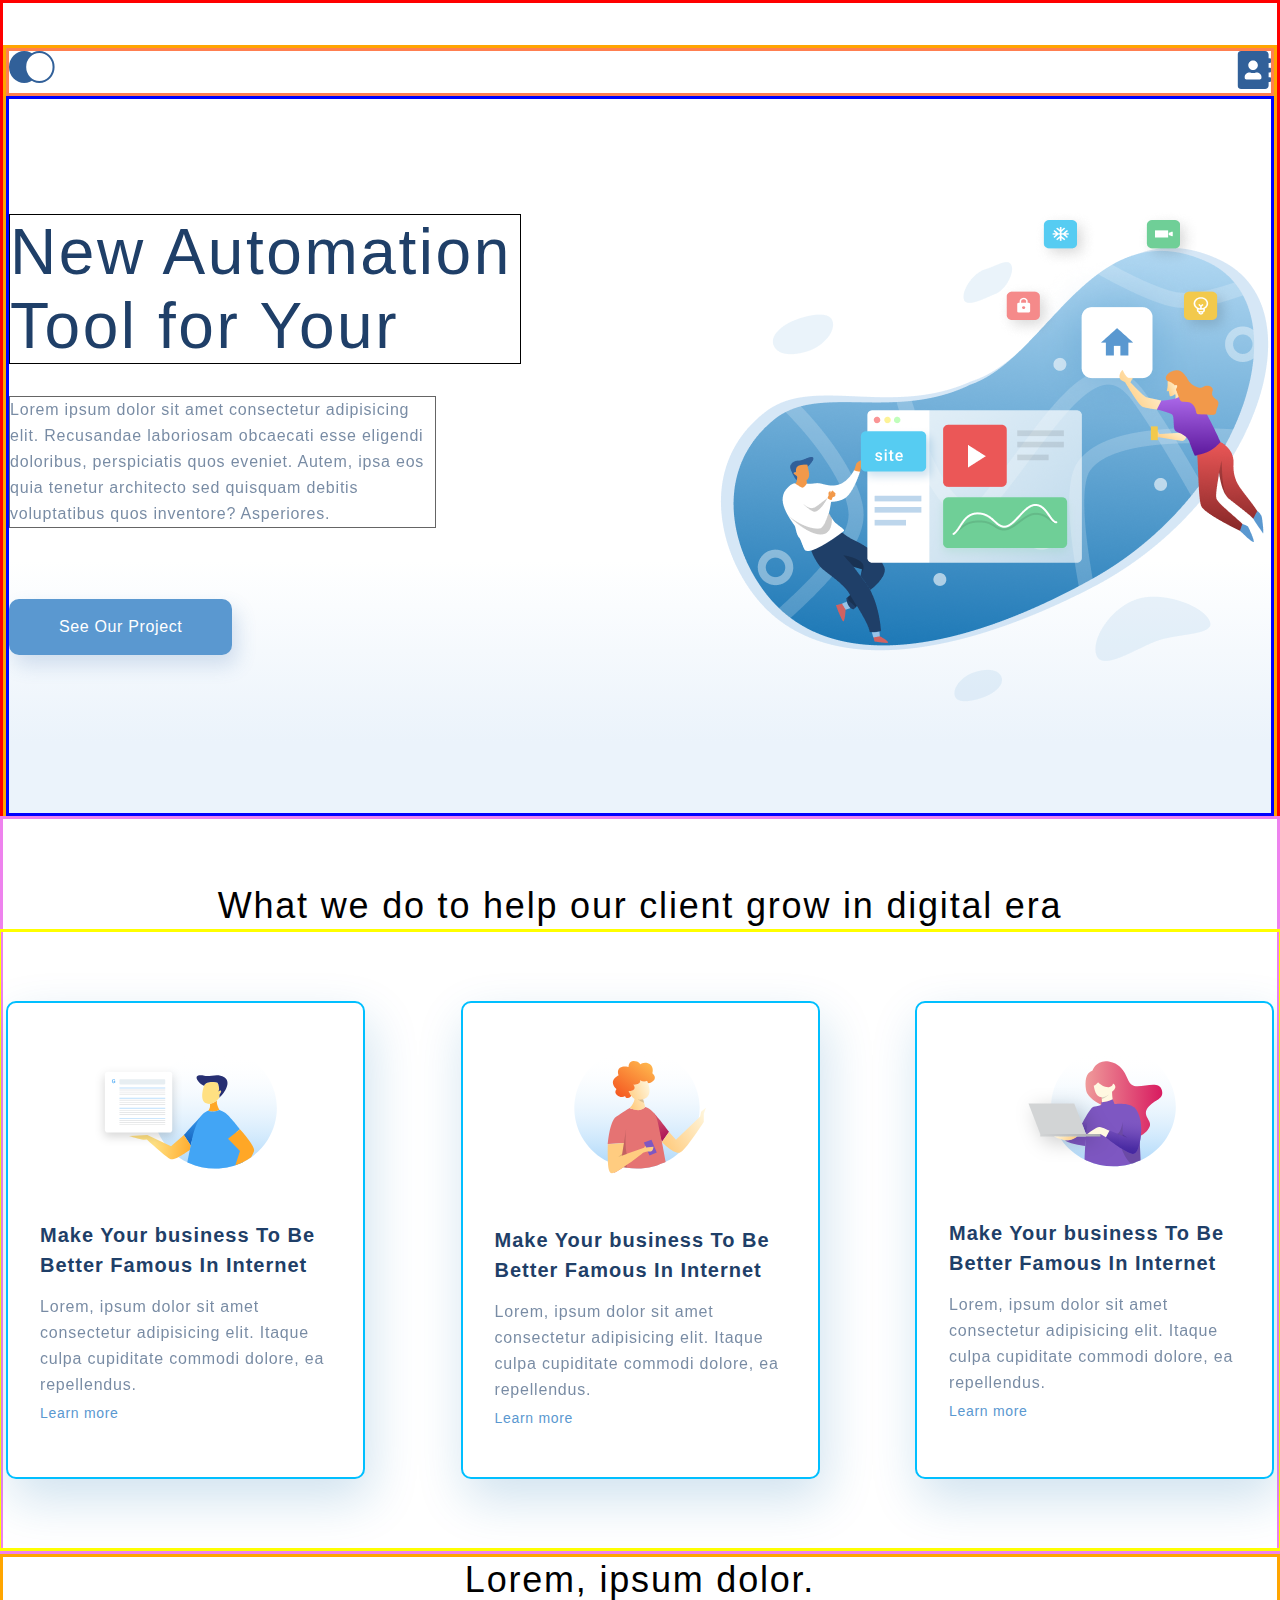
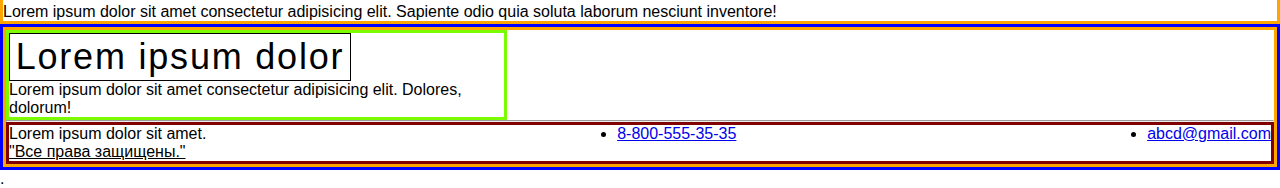
==== index.html @ 4ffd15af "added files" ====
<!DOCTYPE html>
<html lang="en">

<head>
    <meta charset="UTF-8">
    <meta http-equiv="X-UA-Compatible" content="IE=edge">
    <meta name="viewport" content="width=device-width, initial-scale=1.0">
    <title>Document</title>
    <link rel="stylesheet" href="style.css">
</head>

<body>

    <div class="header">
        <div class="container header__box">
            <ul class="header__top">
                <li class="header__point"> <a href="index.html"><img src="img/logo.svg" alt="logo"></a></li>
                <li class="header__point"> <a href="contacts.html"><img src="img/contact_icon.svg" alt="contacts"></a></li>
            </ul>
    
            <div class="header__bottom">
                <h1 class="header__heading1">New Automation
                    Tool for Your</h1>
                <p class="text header__text">
                    Lorem ipsum dolor sit amet consectetur adipisicing elit. Recusandae laboriosam obcaecati esse
                    eligendi doloribus, perspiciatis quos eveniet. Autem, ipsa eos quia tenetur architecto sed quisquam debitis
                    voluptatibus quos inventore? Asperiores.
                </p>
                <a href="" class="header__button">See Our Project</a>
            </div>
        </div>

    </div>


    <div class="what-we-do container">
        <h3 class="heading3">What we do to help our client grow in digital era</h3>
        <div class="what-we-do__list">
            <div class="what-we-do__card">
                <img class="card__img" src="img/card1.svg" alt="card 1">
                <h4 class="heading4">Make Your business To Be
                    Better Famous In Internet</h4>
                <p class="text">Lorem, ipsum dolor sit amet consectetur adipisicing elit. Itaque culpa cupiditate
                    commodi
                    dolore, ea repellendus.
                </p>
                <a href="#" class="card__link">Learn more</a>
            </div>
            <div class="what-we-do__card">
                <img class="card__img" src="img/card2.svg" alt="card 1">
                <h4 class="heading4">Make Your business To Be
                    Better Famous In Internet</h4>
                <p class="text">Lorem, ipsum dolor sit amet consectetur adipisicing elit. Itaque culpa cupiditate
                    commodi
                    dolore, ea repellendus.
                </p>
                <a href="#" class="card__link">Learn more</a>
            </div>
            <div class="what-we-do__card">
                <img class="card__img" src="img/card3.svg" alt="card 1">
                <h4 class="heading4">Make Your business To Be
                    Better Famous In Internet</h4>
                <p class="text">Lorem, ipsum dolor sit amet consectetur adipisicing elit. Itaque culpa cupiditate
                    commodi
                    dolore, ea repellendus.
                </p>
                <a href="#" class="card__link">Learn more</a>
            </div>

        </div>

    </div>

    <div class="project container">
        <h3 class="heading3">Lorem, ipsum dolor.</h3>
        <p class="paragraph">Lorem ipsum dolor sit amet consectetur adipisicing elit. Sapiente odio quia soluta
            laborum
            nesciunt inventore!</p>
    </div>

    <div class="footer">
        <div class="container">
            <div class="footer__top">
                <div class="footer__text">
                    <h3 class="heading3 heading3_footer">Lorem ipsum dolor</h3>
                    <p class="paragraph">Lorem ipsum dolor sit amet consectetur adipisicing elit. Dolores, dolorum!
                    </p>
                </div>
            </div>

            <hr>
            <div class="footer__bottom">
                <ul class="footer__info">
                    <li>Lorem ipsum dolor sit amet.</li>
                    <li><a href="tel:+78005553535">8-800-555-35-35</a></li>
                    <li><a href="mailto:abcd@gmail.com">abcd@gmail.com</a></li>
                </ul>
                <div class="footer__copy">
                    <p>
                        <ins>"Все права защищены."</ins>
                    </p>
                </div>
            </div>
        </div>
    </div>



</body>

</html>.
---- style.css ----
* {
  font-family: sans-serif;
  margin: 0;
  padding: 0;
}

.container {
  max-width: 1440px;
  margin: 0 auto;
  border: 3px solid orange;
}

.header {
  border: 3px solid red;
  height: 768px;
  background: linear-gradient(
    0deg,
    #ebf3fb 8.84%,
    rgba(152, 195, 232, 0) 31.12%
  );
  padding-top: 42px;
}

.header__box {
  display: flex;
  flex-direction: column;
  height: 100%;
}

.header__top {
  border: 3px solid coral;
  display: flex;
  justify-content: space-between;
  list-style-type: none;
}

.header__bottom {
  border: 3px solid blue;
  padding-top: 115px;
  flex-grow: 1;
  background-image: url(img/header_back.png);
  background-repeat: no-repeat;
  background-position: right center;
}

.header__heading1 {
  width: 510px;
  border: 1px solid #000;
  font-size: 64px;
  line-height: 74px;
  font-weight: 300;
  letter-spacing: 0.04em;
  color: #1f3f68;
  margin-bottom: 32px;
}

.header__text {
  display: block;
  width: 425px;
  border: 1px solid #000;
  color: #356ead;
}

.header__button {
  font-size: 16px;
  line-height: 26px;
  text-align: center;
  letter-spacing: 0.04em;
  color: #ffffff;
  background: #5a98d0;
  box-shadow: 5px 10px 20px rgba(53, 110, 173, 0.2);
  border-radius: 10px;
  padding: 15px 50px;
  text-decoration: none;
  display: inline-block;
  margin-top: 71px;
}

.what-we-do {
  border: 3px solid violet;
  padding-top: 64px;
}

.what-we-do__list {
  border: 3px solid yellow;
  display: flex;
  justify-content: space-between;
  flex-wrap: wrap;
  margin: 0 -5px;
  padding-top: 64px;
  padding-bottom: 64px;
}

.what-we-do__card {
  width: 359px;
  border: 2px solid deepskyblue;
  margin: 5px;
  padding: 44px 32px;
  box-sizing: border-box;
  background-color: #ffffff;
  box-shadow: 5px 20px 50px rgba(16, 112, 177, 0.2);
  border-radius: 10px;
  display: flex;
  flex-direction: column;
}

.card__img {
  align-self: center;
  margin-bottom: 51px;
}

.card__link {
  font-size: 14px;
  line-height: 30px;
  letter-spacing: 0.05em;
  color: #5a98d0;
  text-decoration: none;
}

.text {
  font-size: 16px;
  line-height: 26px;
  color: #1f3f68;
  letter-spacing: 0.05em;
  opacity: 0.6;
}

.heading1 {
  font-size: 64px;
  color: #1f3f68;
  border: 1px solid #000;
}

.heading2 {
  font-weight: 500;
  font-size: 44px;
  text-align: center;
}

.heading3 {
  font-size: 36px;
  text-align: center;
  font-weight: 300;
  line-height: 46px;
  letter-spacing: 0.05em;
}

.heading4 {
  font-size: 20px;
  line-height: 30px;
  color: #1f3f68;
  letter-spacing: 0.05em;
  margin-bottom: 14px;
}

.form_point {
  border: 1px solid #356ead;
  box-sizing: border-box;
  border-radius: 10px;
  opacity: 0.4;
}

.sub_button {
  background: #5a98d0;
  box-shadow: 5px 20px 50px rgba(16, 112, 177, 0.2);
  border-radius: 10px;
  font-weight: 500;
  font-size: 16px;
  line-height: 16px;
  text-align: center;
  color: #ffffff;
  text-transform: uppercase;
}

.footer {
  border: 3px solid blue;
}

.footer__top {
  display: block;
  width: 495px;
  border: 3px solid lawngreen;
}

.heading3_footer {
  width: 340px;
  display: block;
  border: 1px solid #000;
}

.footer__bottom {
  border: 3px solid maroon;
}

.footer__info {
  display: flex;
  justify-content: space-between;
}

.contact-us-all {
  display: flex;
  justify-content: space-around;
}
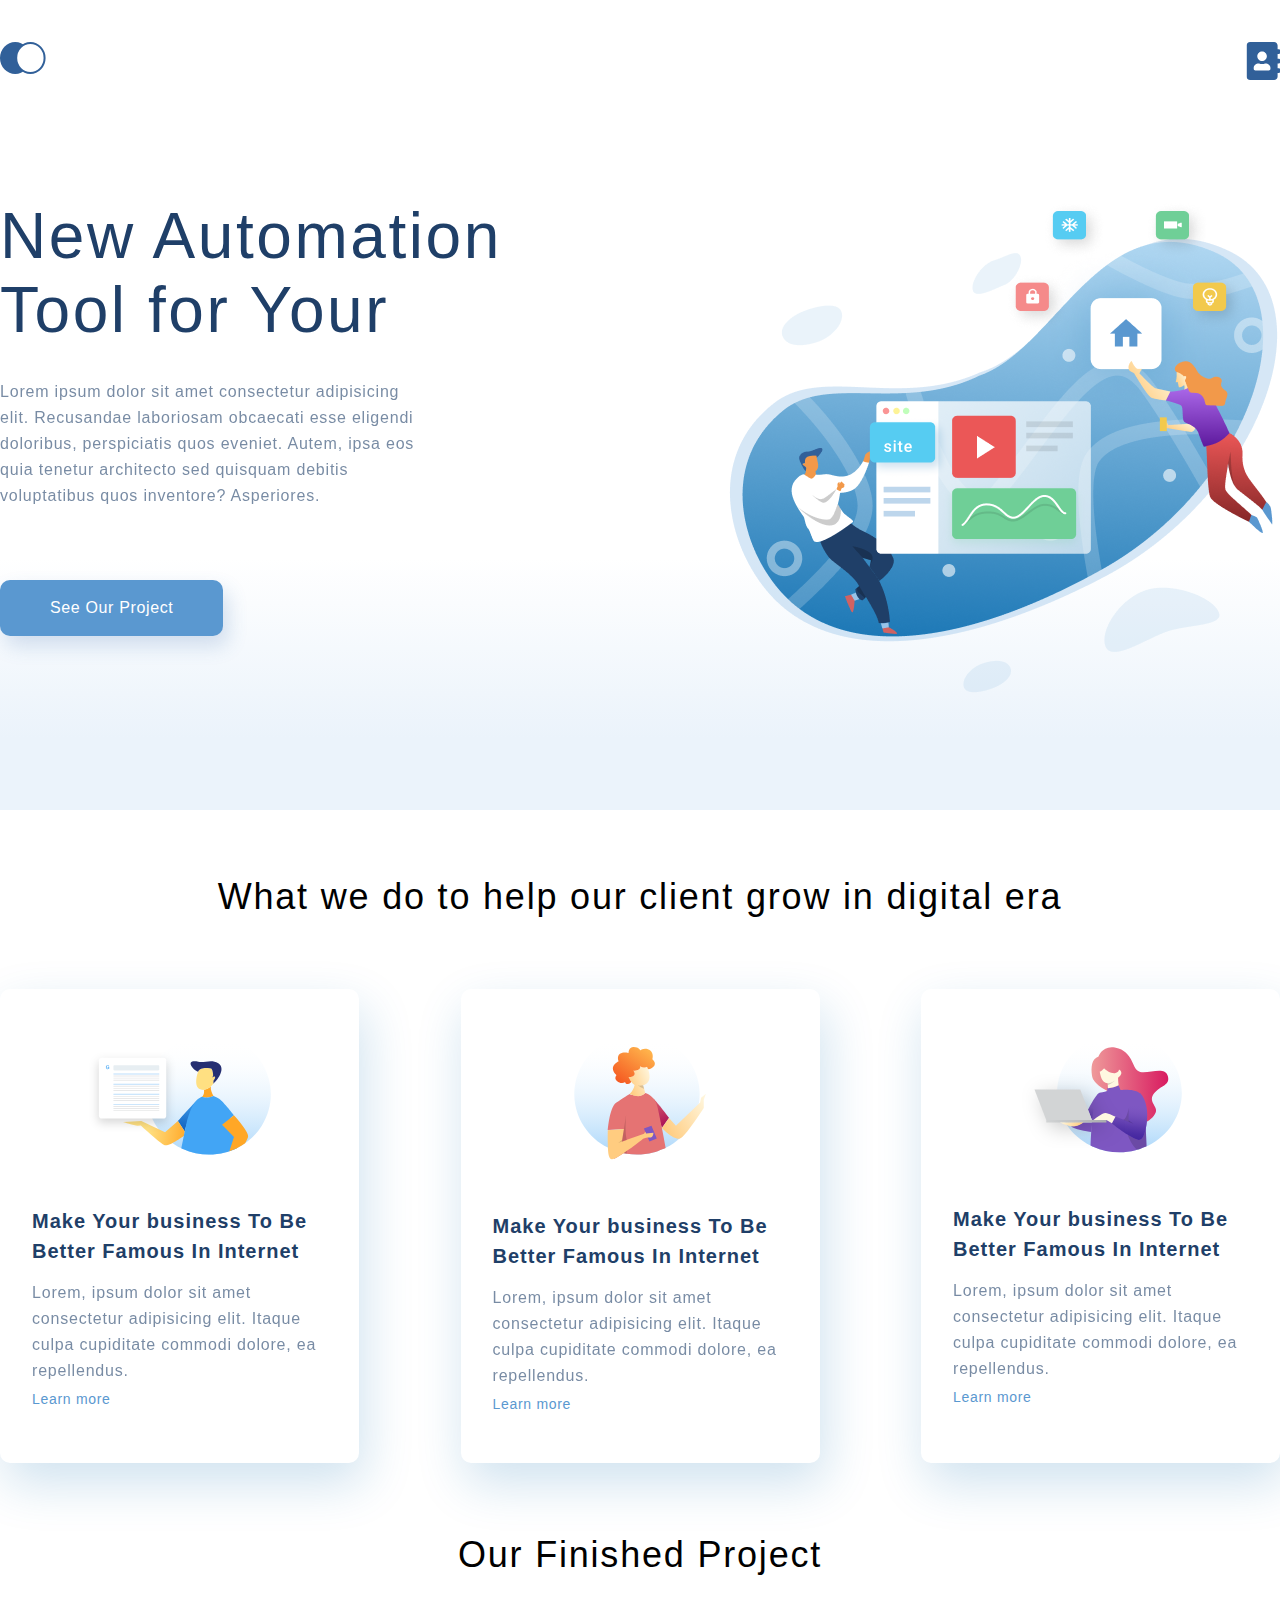
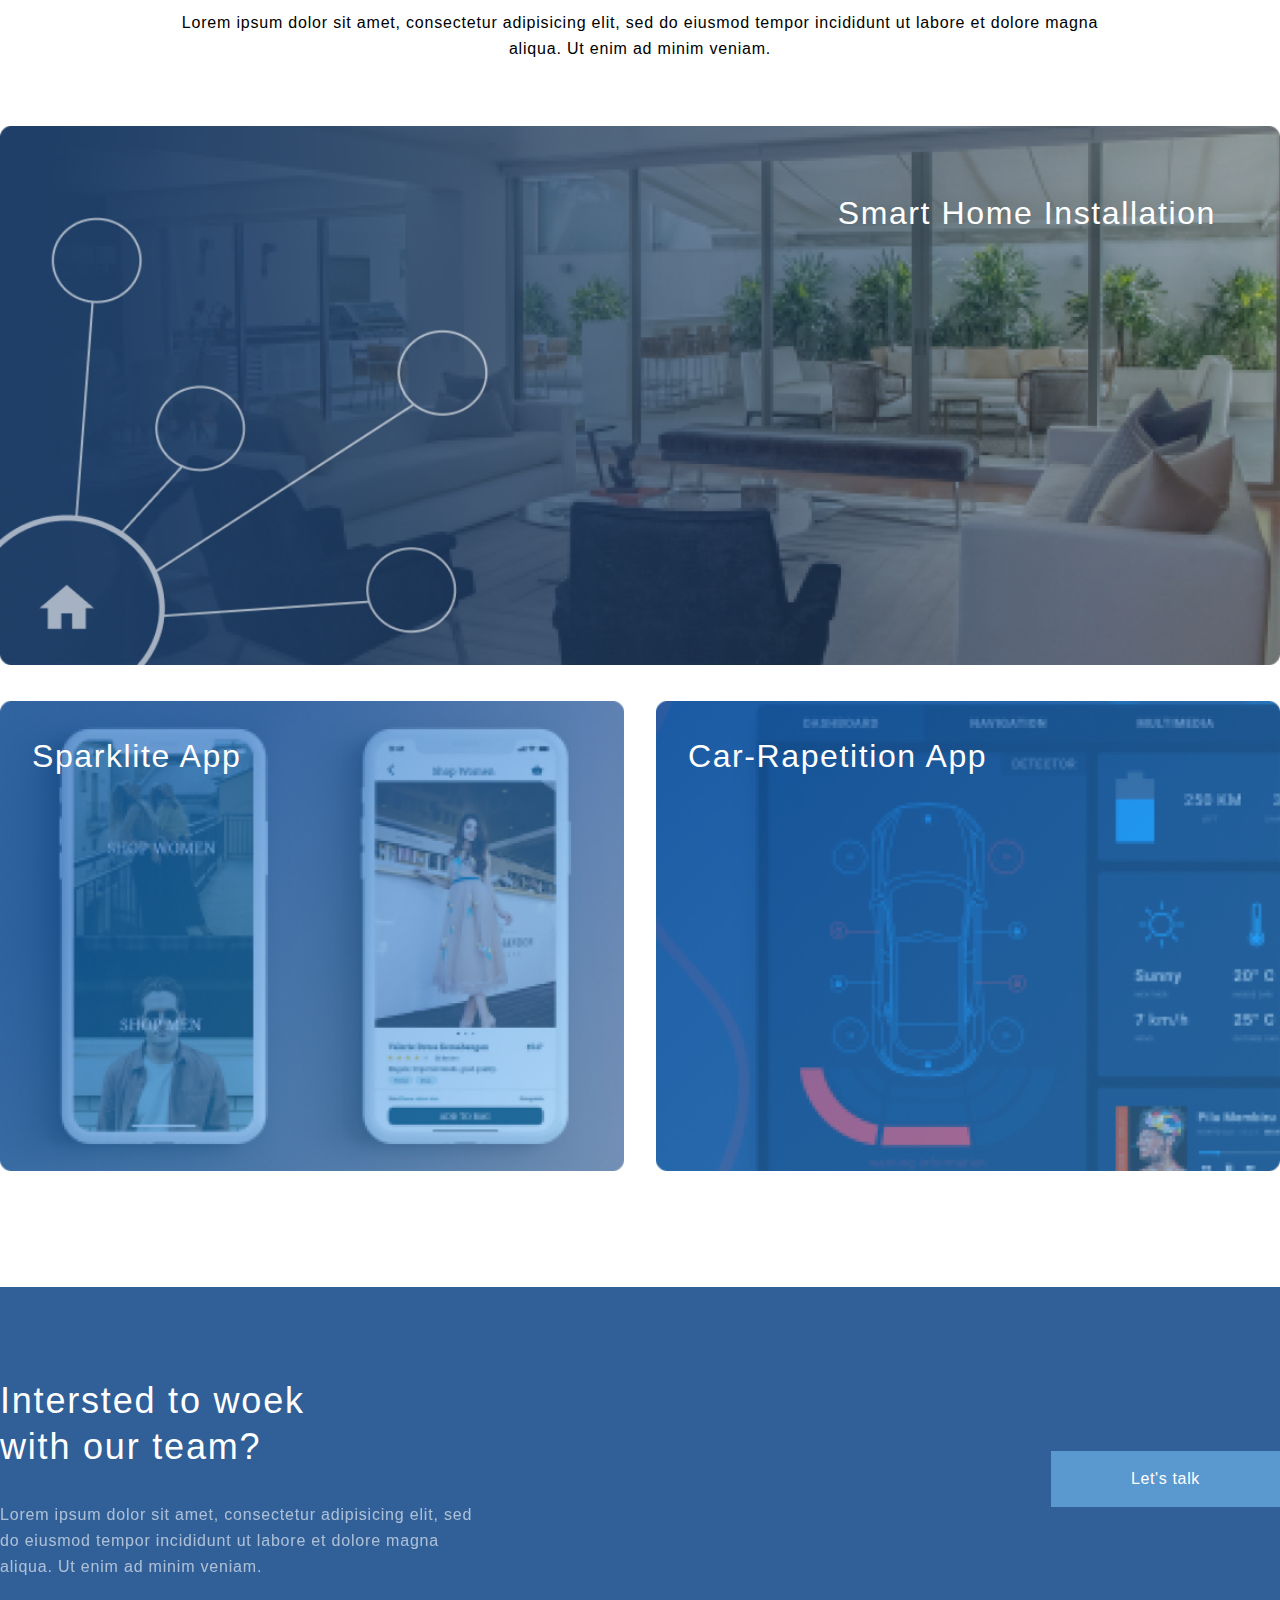
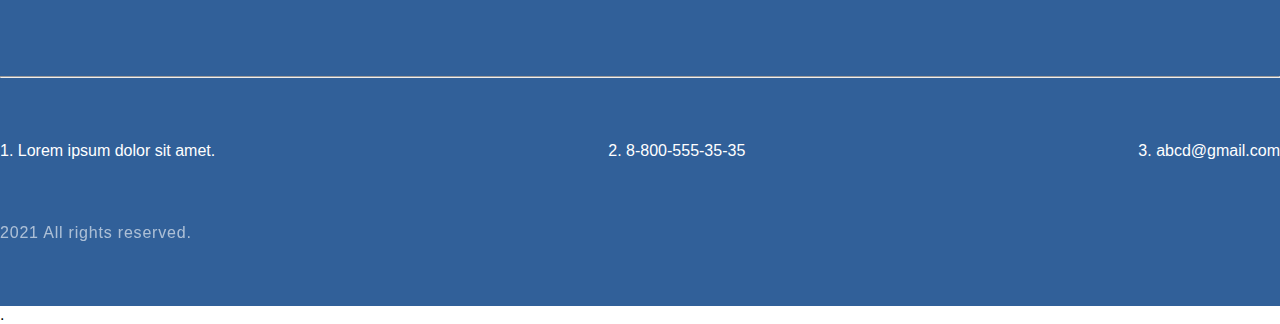
==== commit 03b86d0c: "finihed index.html style" ====
--- a/index.html
+++ b/index.html
@@ -26,7 +26,7 @@
                     eligendi doloribus, perspiciatis quos eveniet. Autem, ipsa eos quia tenetur architecto sed quisquam debitis
                     voluptatibus quos inventore? Asperiores.
                 </p>
-                <a href="" class="header__button">See Our Project</a>
+                <a href="" class="button button_header">See Our Project</a>
             </div>
         </div>
 
@@ -72,33 +72,49 @@
     </div>
 
     <div class="project container">
-        <h3 class="heading3">Lorem, ipsum dolor.</h3>
-        <p class="paragraph">Lorem ipsum dolor sit amet consectetur adipisicing elit. Sapiente odio quia soluta
-            laborum
-            nesciunt inventore!</p>
+        <h3 class="heading3">Our Finished Project</h3>
+        <p class="text text_project">Lorem ipsum dolor sit amet, consectetur adipisicing elit, sed do eiusmod tempor incididunt ut labore et dolore magna aliqua. Ut enim ad minim veniam.</p>
+            <div class="project__item">
+                <img class="project__img" src="img/project1.png" alt="photo">
+                <p class="project__text project__text_left">Smart Home Installation</p>
+            </div>
+            <div class="project__parent">
+                <div class="project__item project__item_margin">
+                    <img class="project__img" src="img/project2.png" alt="photo">
+                    <p class="project__text project__text_right">Sparklite App</p>
+                </div>
+                <div class="project__item">
+                    <img class="project__img " src="img/project3.png" alt="photo">
+                    <p class="project__text project__text_right">Car-Rapetition App</p>
+                </div>
+
+            </div>
     </div>
+
+
+
 
     <div class="footer">
         <div class="container">
             <div class="footer__top">
                 <div class="footer__text">
-                    <h3 class="heading3 heading3_footer">Lorem ipsum dolor</h3>
-                    <p class="paragraph">Lorem ipsum dolor sit amet consectetur adipisicing elit. Dolores, dolorum!
+                    <h3 class="heading3 heading3_footer">Intersted to woek
+                        with our team?</h3>
+                    <p class="text text_footer">Lorem ipsum dolor sit amet, consectetur adipisicing elit, sed do eiusmod tempor incididunt ut labore et dolore magna aliqua. Ut enim ad minim veniam.
                     </p>
                 </div>
+                <a href="" class="button button_footer">Let's talk</a>
             </div>
 
             <hr>
             <div class="footer__bottom">
-                <ul class="footer__info">
-                    <li>Lorem ipsum dolor sit amet.</li>
-                    <li><a href="tel:+78005553535">8-800-555-35-35</a></li>
-                    <li><a href="mailto:abcd@gmail.com">abcd@gmail.com</a></li>
-                </ul>
+                <ol class="footer__info">
+                    <li> <a href="" class="a_footer">Lorem ipsum dolor sit amet.</a></li>
+                    <li><a class="a_footer" href="tel:+78005553535">8-800-555-35-35</a></li>
+                    <li><a class="a_footer" href="mailto:abcd@gmail.com">abcd@gmail.com</a></li>
+                </ol>
                 <div class="footer__copy">
-                    <p>
-                        <ins>"Все права защищены."</ins>
-                    </p>
+                    <p class="text_footer">2021 All rights reserved.</p>
                 </div>
             </div>
         </div>
--- a/style.css
+++ b/style.css
@@ -7,11 +7,9 @@
 .container {
   max-width: 1440px;
   margin: 0 auto;
-  border: 3px solid orange;
 }
 
 .header {
-  border: 3px solid red;
   height: 768px;
   background: linear-gradient(
     0deg,
@@ -28,14 +26,12 @@
 }
 
 .header__top {
-  border: 3px solid coral;
   display: flex;
   justify-content: space-between;
   list-style-type: none;
 }
 
 .header__bottom {
-  border: 3px solid blue;
   padding-top: 115px;
   flex-grow: 1;
   background-image: url(img/header_back.png);
@@ -45,7 +41,6 @@
 
 .header__heading1 {
   width: 510px;
-  border: 1px solid #000;
   font-size: 64px;
   line-height: 74px;
   font-weight: 300;
@@ -57,32 +52,32 @@
 .header__text {
   display: block;
   width: 425px;
-  border: 1px solid #000;
   color: #356ead;
 }
 
-.header__button {
+.button {
   font-size: 16px;
   line-height: 26px;
   text-align: center;
   letter-spacing: 0.04em;
   color: #ffffff;
   background: #5a98d0;
-  box-shadow: 5px 10px 20px rgba(53, 110, 173, 0.2);
-  border-radius: 10px;
-  padding: 15px 50px;
   text-decoration: none;
   display: inline-block;
+}
+
+.button_header {
+  box-shadow: 5px 10px 20px rgba(53, 110, 173, 0.2);
+  border-radius: 10px;
   margin-top: 71px;
+  padding: 15px 50px;
 }
 
 .what-we-do {
-  border: 3px solid violet;
   padding-top: 64px;
 }
 
 .what-we-do__list {
-  border: 3px solid yellow;
   display: flex;
   justify-content: space-between;
   flex-wrap: wrap;
@@ -93,7 +88,6 @@
 
 .what-we-do__card {
   width: 359px;
-  border: 2px solid deepskyblue;
   margin: 5px;
   padding: 44px 32px;
   box-sizing: border-box;
@@ -117,6 +111,48 @@
   text-decoration: none;
 }
 
+.project {
+}
+
+.project__parent {
+  display: flex;
+  justify-content: space-between;
+  margin-top: 32px;
+}
+
+.project__img {
+  width: 100%;
+}
+
+.project__item {
+  position: relative;
+  flex-grow: 1;
+}
+
+.project__item_margin {
+  margin-right: 32px;
+}
+
+.project__text {
+  font-size: 32px;
+  line-height: 46px;
+  text-align: right;
+  letter-spacing: 0.05em;
+  color: #ffffff;
+}
+
+.project__text_left {
+  position: absolute;
+  top: 64px;
+  right: 64px;
+}
+
+.project__text_right {
+  position: absolute;
+  top: 32px;
+  left: 32px;
+}
+
 .text {
   font-size: 16px;
   line-height: 26px;
@@ -125,10 +161,17 @@
   opacity: 0.6;
 }
 
+.text_project {
+  width: 75%;
+  margin: 32px auto 64px;
+  text-align: center;
+  color: black;
+  opacity: 1;
+}
+
 .heading1 {
   font-size: 64px;
   color: #1f3f68;
-  border: 1px solid #000;
 }
 
 .heading2 {
@@ -173,31 +216,56 @@
 }
 
 .footer {
-  border: 3px solid blue;
+  margin-top: 112px;
+  background-color: #316099;
+  color: white;
+  padding-bottom: 64px;
 }
 
 .footer__top {
-  display: block;
-  width: 495px;
-  border: 3px solid lawngreen;
+  display: flex;
+  justify-content: space-between;
+  align-items: center;
+  flex-grow: 1;
+  padding-top: 91px;
+  margin-bottom: 96px;
 }
 
 .heading3_footer {
   width: 340px;
   display: block;
-  border: 1px solid #000;
+  text-align: left;
+  margin-bottom: 32px;
+}
+
+.text_footer {
+  letter-spacing: 0.05em;
+  color: #ffffff;
+  opacity: 0.6;
+  width: 495px;
+}
+
+.button_footer {
+  padding: 15px 80px;
 }
 
 .footer__bottom {
-  border: 3px solid maroon;
+  margin-top: 64px;
 }
 
 .footer__info {
   display: flex;
   justify-content: space-between;
+  margin-bottom: 64px;
+  list-style-position: inside;
 }
 
 .contact-us-all {
   display: flex;
   justify-content: space-around;
 }
+
+.a_footer {
+  color: white;
+  text-decoration: none;
+}
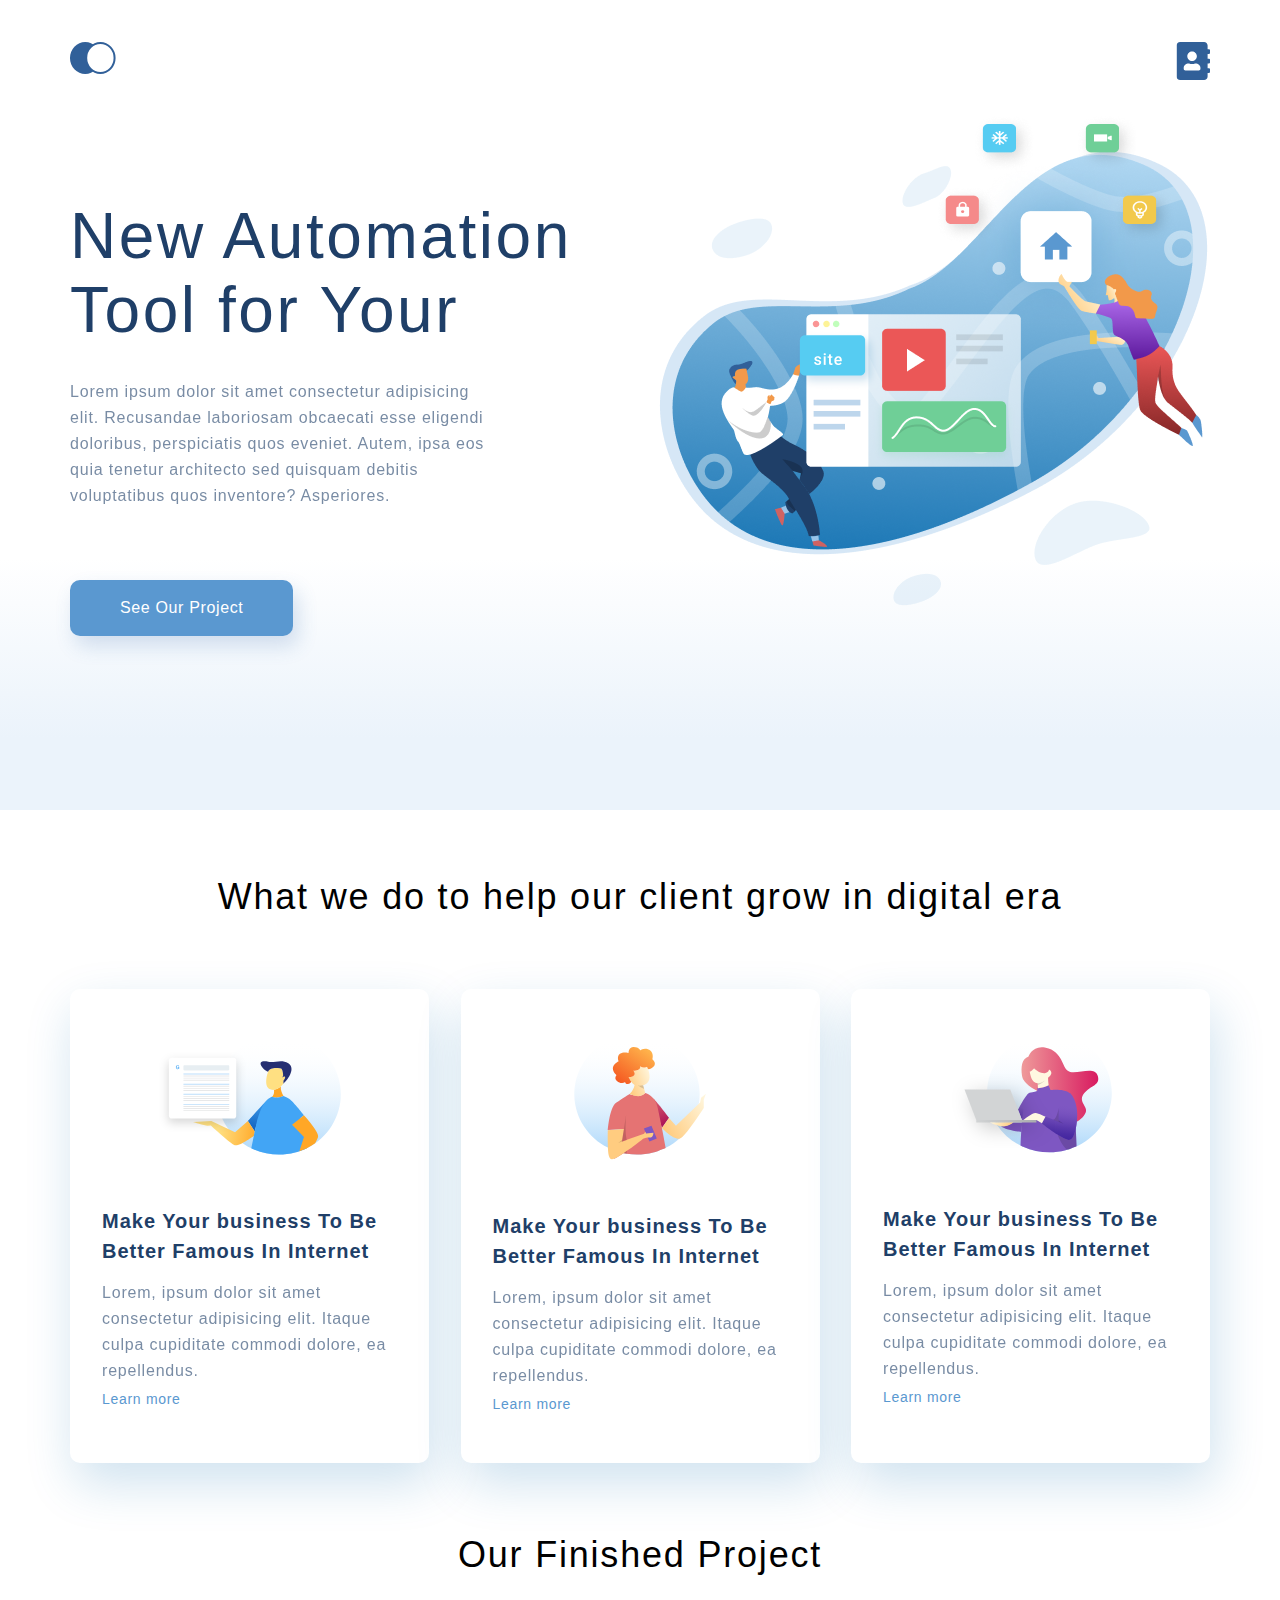
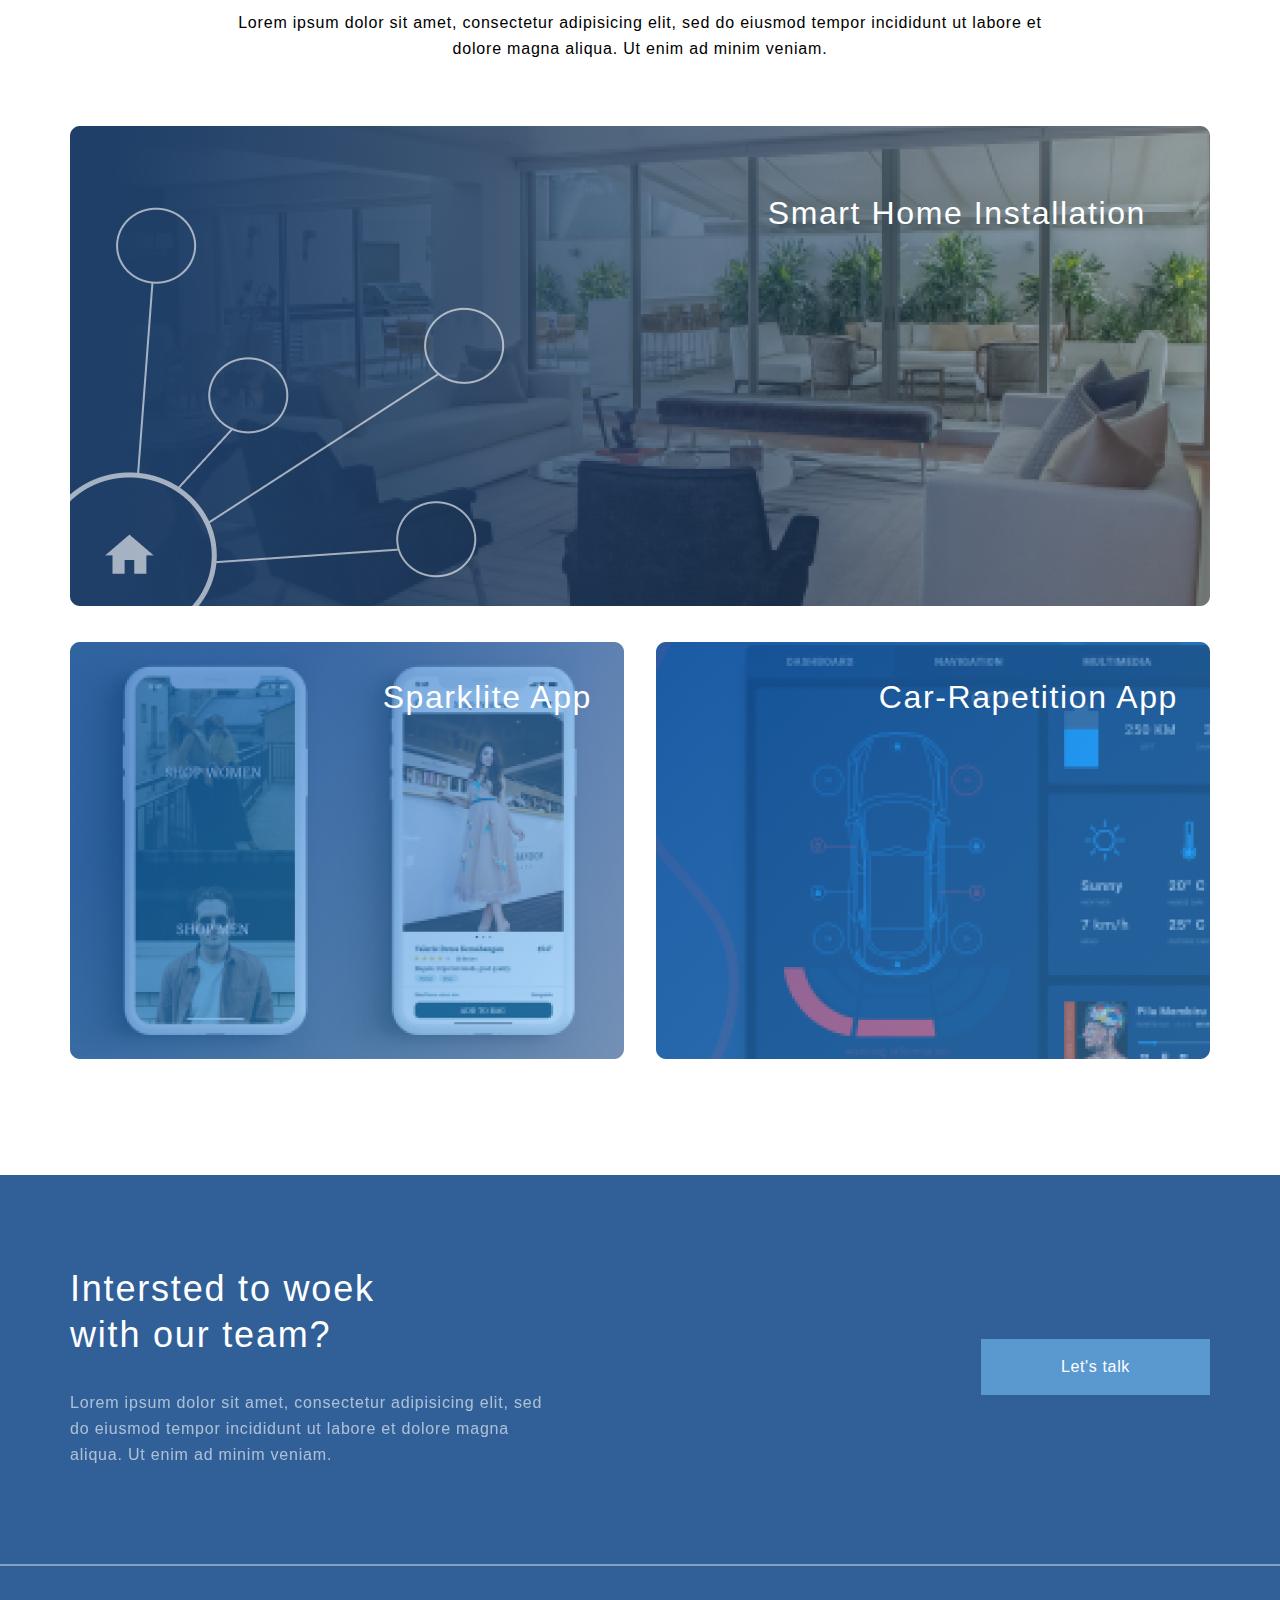
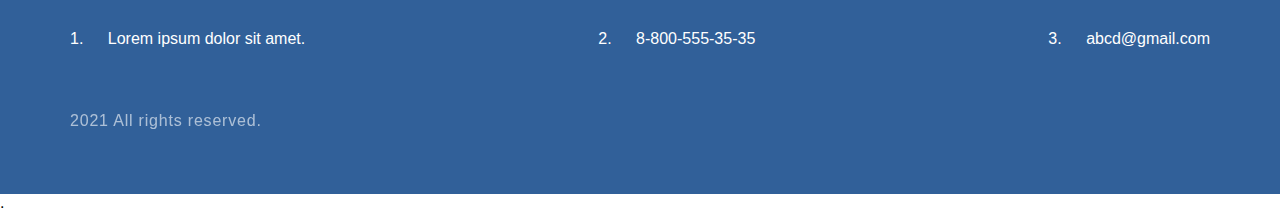
==== commit 8cf4825f: "final adaptive for index.html" ====
--- a/index.html
+++ b/index.html
@@ -31,7 +31,6 @@
         </div>
 
     </div>
-
 
     <div class="what-we-do container">
         <h3 class="heading3">What we do to help our client grow in digital era</h3>
@@ -76,16 +75,16 @@
         <p class="text text_project">Lorem ipsum dolor sit amet, consectetur adipisicing elit, sed do eiusmod tempor incididunt ut labore et dolore magna aliqua. Ut enim ad minim veniam.</p>
             <div class="project__item">
                 <img class="project__img" src="img/project1.png" alt="photo">
-                <p class="project__text project__text_left">Smart Home Installation</p>
+                <p class="project__text">Smart Home Installation</p>
             </div>
             <div class="project__parent">
                 <div class="project__item project__item_margin">
                     <img class="project__img" src="img/project2.png" alt="photo">
-                    <p class="project__text project__text_right">Sparklite App</p>
+                    <p class="project__text project__text_left">Sparklite App</p>
                 </div>
                 <div class="project__item">
                     <img class="project__img " src="img/project3.png" alt="photo">
-                    <p class="project__text project__text_right">Car-Rapetition App</p>
+                    <p class="project__text project__text_left">Car-Rapetition App</p>
                 </div>
 
             </div>
@@ -105,20 +104,24 @@
                 </div>
                 <a href="" class="button button_footer">Let's talk</a>
             </div>
+        </div>
 
             <hr>
-            <div class="footer__bottom">
-                <ol class="footer__info">
-                    <li> <a href="" class="a_footer">Lorem ipsum dolor sit amet.</a></li>
-                    <li><a class="a_footer" href="tel:+78005553535">8-800-555-35-35</a></li>
-                    <li><a class="a_footer" href="mailto:abcd@gmail.com">abcd@gmail.com</a></li>
-                </ol>
-                <div class="footer__copy">
-                    <p class="text_footer">2021 All rights reserved.</p>
+            
+            <div class="container">
+                <div class="footer__bottom">
+                    <ol class="footer__info">
+                        <li> <a href="" class="a_footer">Lorem ipsum dolor sit amet.</a></li>
+                        <li><a class="a_footer" href="tel:+78005553535">8-800-555-35-35</a></li>
+                        <li><a class="a_footer" href="mailto:abcd@gmail.com">abcd@gmail.com</a></li>
+                    </ol>
+                    <div class="footer__copy">
+                        <p class="text_footer">2021 All rights reserved.</p>
+                    </div>
                 </div>
             </div>
         </div>
-    </div>
+    
 
 
 
--- a/style.css
+++ b/style.css
@@ -5,12 +5,12 @@
 }
 
 .container {
-  max-width: 1440px;
+  max-width: 1140px;
   margin: 0 auto;
 }
 
 .header {
-  height: 768px;
+  min-height: 768px;
   background: linear-gradient(
     0deg,
     #ebf3fb 8.84%,
@@ -111,9 +111,6 @@
   text-decoration: none;
 }
 
-.project {
-}
-
 .project__parent {
   display: flex;
   justify-content: space-between;
@@ -139,18 +136,16 @@
   text-align: right;
   letter-spacing: 0.05em;
   color: #ffffff;
-}
-
-.project__text_left {
   position: absolute;
   top: 64px;
   right: 64px;
 }
 
-.project__text_right {
-  position: absolute;
+.project__text_left {
+  right: auto;
   top: 32px;
-  left: 32px;
+  right: 32px;
+  text-align: left;
 }
 
 .text {
@@ -215,6 +210,11 @@
   text-transform: uppercase;
 }
 
+hr {
+  opacity: 0.4;
+  border: 1px solid #ffffff;
+}
+
 .footer {
   margin-top: 112px;
   background-color: #316099;
@@ -268,4 +268,197 @@
 .a_footer {
   color: white;
   text-decoration: none;
-}
+  padding-left: 20px;
+}
+
+@media (max-width: 1024px) {
+  .container {
+    padding-left: 32px;
+    padding-right: 32px;
+  }
+
+  .header__bottom {
+    background-position: right 280px;
+    background-size: 44%;
+  }
+
+  .what-we-do__list {
+    flex-direction: column;
+    align-items: center;
+  }
+
+  .what-we-do__card {
+    margin-bottom: 32px;
+  }
+
+  .footer {
+    margin-top: 109px;
+  }
+
+  .footer__top {
+    padding-top: 47px;
+    margin-bottom: 64px;
+    padding-left: 92px;
+    padding-right: 92px;
+  }
+
+  .heading3_footer {
+    width: 336px;
+  }
+
+  .text_footer {
+    width: 336px;
+  }
+
+  .button_footer {
+    padding: 5px 30px;
+  }
+
+  .footer__bottom {
+    padding-left: 92px;
+    padding-right: 92px;
+  }
+
+  .footer__info {
+    flex-direction: column;
+  }
+
+  .footer__info li {
+    margin-bottom: 25px;
+  }
+
+  .a_footer {
+    padding-left: 45px;
+  }
+}
+
+@media (max-width: 667px) {
+  .container {
+    padding-left: 20px;
+    padding-right: 20px;
+  }
+
+  .header {
+    padding-top: 24px;
+    min-height: 376px;
+    padding-bottom: 41px;
+    box-sizing: border-box;
+  }
+
+  .header__bottom {
+    padding-top: 36px;
+    display: flex;
+    flex-direction: column;
+    align-items: center;
+    background-image: none;
+  }
+
+  .header__heading1 {
+    font-size: 32px;
+    line-height: 37px;
+    text-align: center;
+    margin-bottom: 12px;
+    width: 100%;
+  }
+
+  .header__text {
+    width: 100%;
+    text-align: center;
+  }
+
+  .button_header {
+    margin-top: 36px;
+    font-size: 12px;
+    line-height: 26px;
+    text-align: center;
+    padding: 0 8px;
+  }
+
+  .heading3 {
+    font-size: 24px;
+    line-height: 28px;
+    text-align: center;
+  }
+
+  .what-we-do {
+    padding-top: 48px;
+  }
+
+  .what-we-do__list {
+    padding-top: 32px;
+  }
+
+  .what-we-do__card {
+    width: 100%;
+  }
+
+  .text_project {
+    width: 100%;
+  }
+
+  .project__text {
+    font-size: 16px;
+    line-height: 19px;
+    top: 16px;
+    right: 16px;
+  }
+
+  .project__text_left {
+    left: 16px;
+  }
+
+  .project__parent {
+    flex-direction: column;
+    margin-top: 16px;
+  }
+
+  .project__item_margin {
+    margin-right: 0;
+    margin-bottom: 16px;
+  }
+
+  .footer {
+    margin-top: 64px;
+    padding-bottom: 32px;
+  }
+
+  .footer__top {
+    padding-top: 18px;
+    margin-bottom: 41px;
+    flex-direction: column;
+  }
+
+  .heading3_footer {
+    font-size: 24px;
+    line-height: 28px;
+    text-align: center;
+  }
+
+  .text_footer {
+    text-align: center;
+  }
+
+  .button_footer {
+    padding: 5px 15px;
+    margin-top: 40px;
+  }
+
+  .footer__bottom {
+    margin-top: 32px;
+    padding-left: 0;
+    padding-right: 0;
+  }
+
+  .footer__info {
+    flex-direction: column;
+    margin-bottom: 37px;
+  }
+
+  .footer__info li {
+    margin-bottom: 18px;
+  }
+
+  .a_footer {
+    padding-left: 23px;
+  }
+}
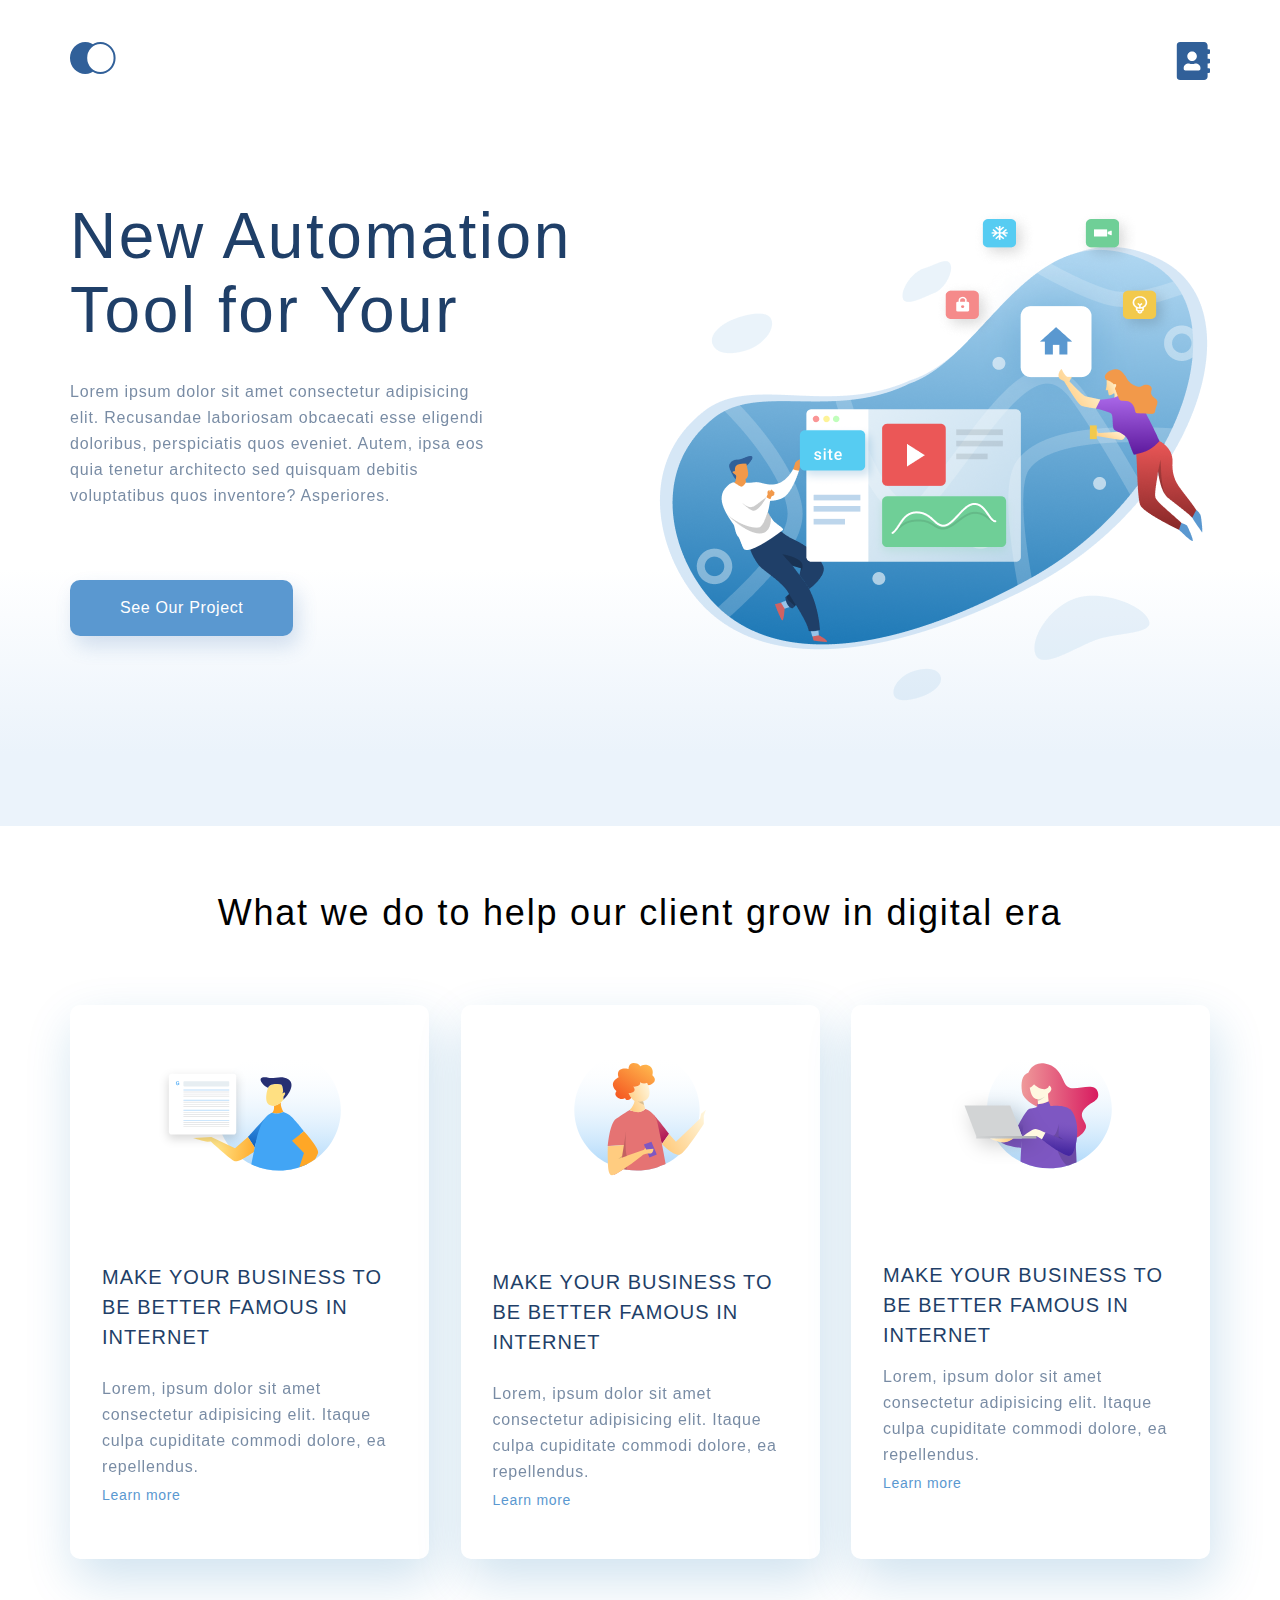
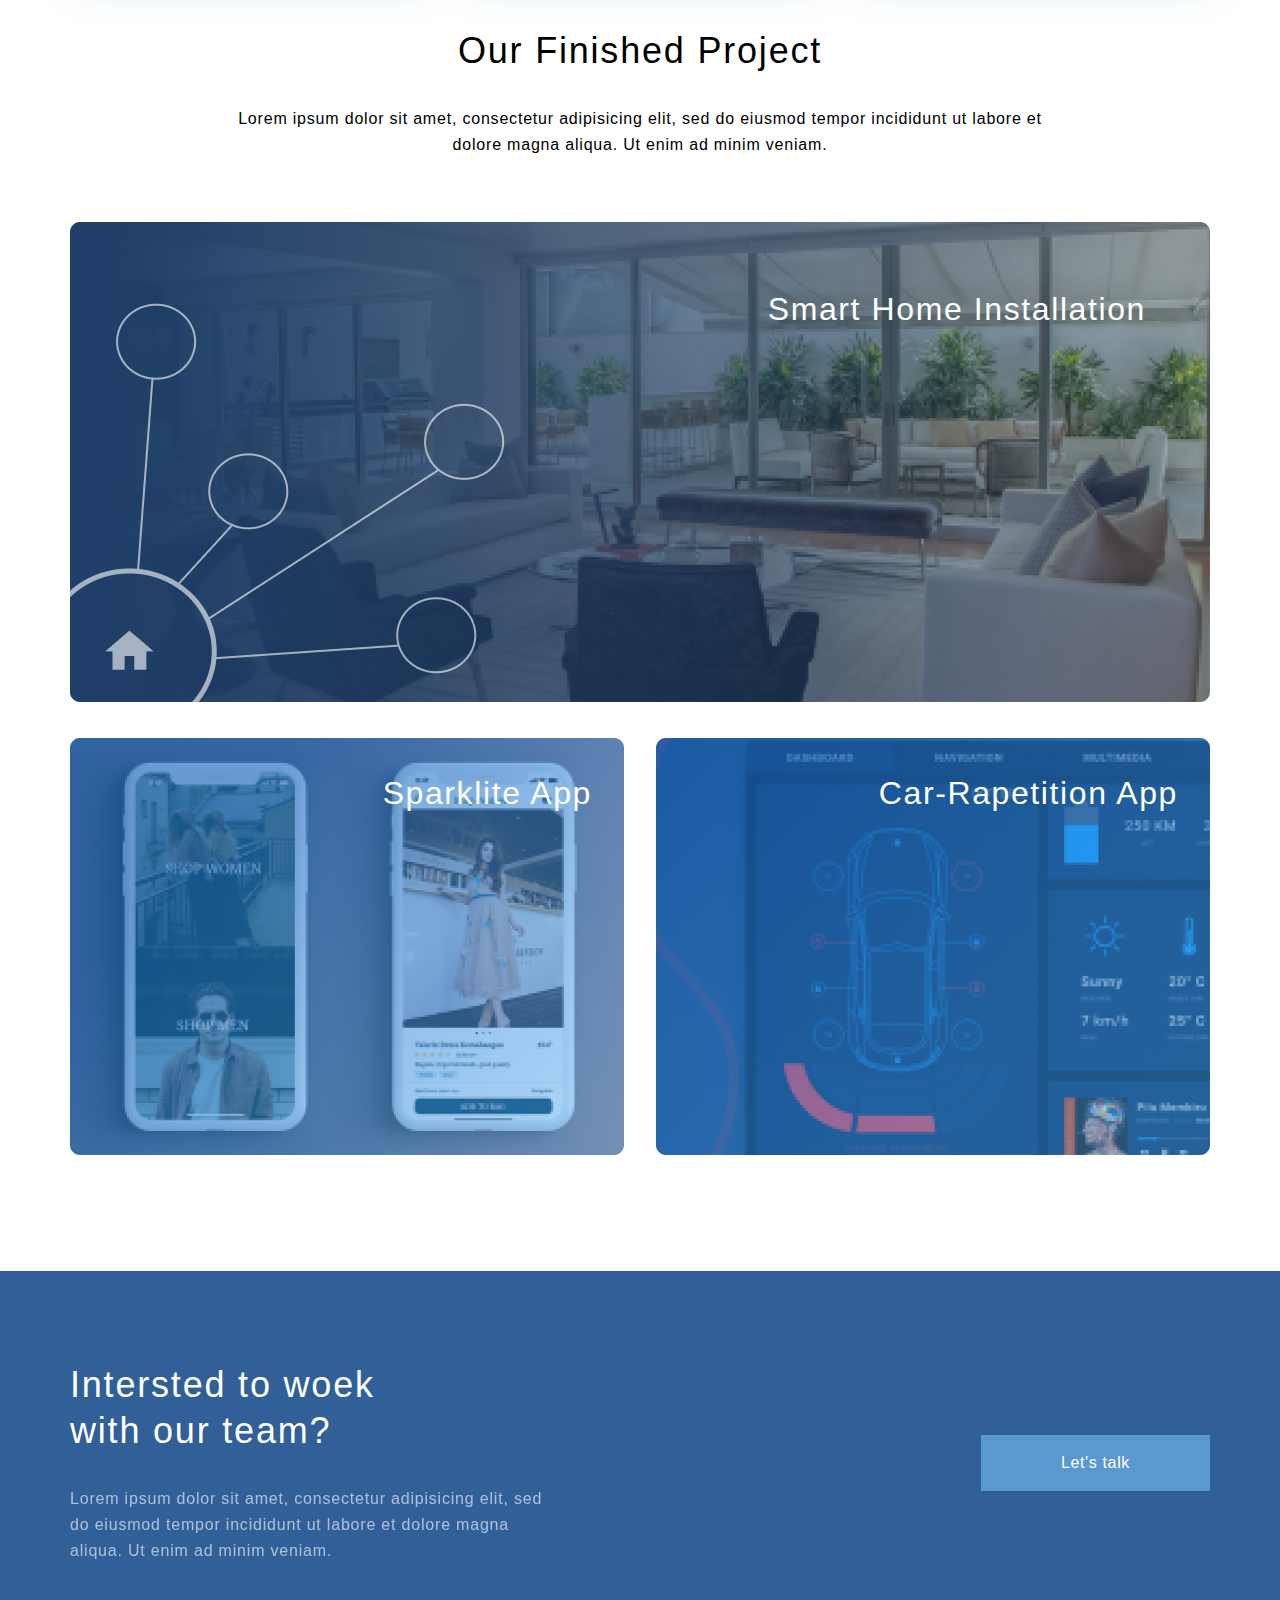
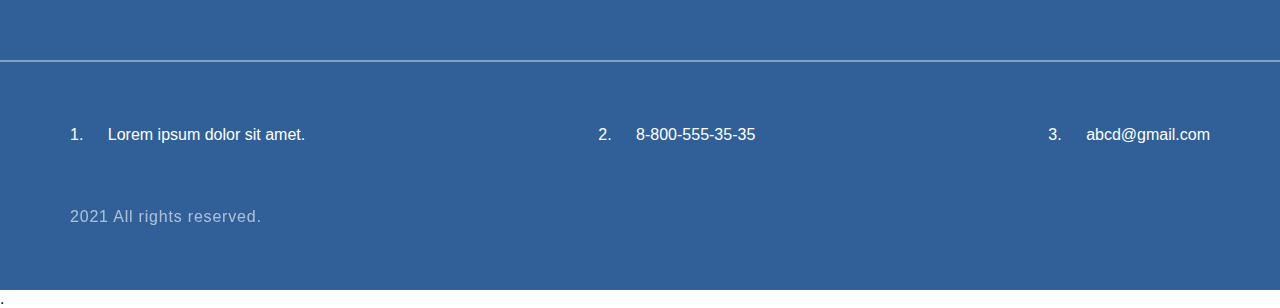
==== commit b111a4d7: "finished adaptive for index and contacts" ====
--- a/index.html
+++ b/index.html
@@ -1,130 +1,142 @@
 <!DOCTYPE html>
 <html lang="en">
+	<head>
+		<meta charset="UTF-8" />
+		<meta http-equiv="X-UA-Compatible" content="IE=edge" />
+		<meta name="viewport" content="width=device-width, initial-scale=1.0" />
+		<title>Document</title>
+		<link rel="stylesheet" href="style.css" />
+	</head>
 
-<head>
-    <meta charset="UTF-8">
-    <meta http-equiv="X-UA-Compatible" content="IE=edge">
-    <meta name="viewport" content="width=device-width, initial-scale=1.0">
-    <title>Document</title>
-    <link rel="stylesheet" href="style.css">
-</head>
+	<body>
+		<div class="header">
+			<div class="container header__box">
+				<ul class="header__top">
+					<li class="header__point">
+						<a href="index.html"><img src="img/logo.svg" alt="logo" /></a>
+					</li>
+					<li class="header__point">
+						<a href="contacts.html"
+							><img src="img/contact_icon.svg" alt="contacts"
+						/></a>
+					</li>
+				</ul>
 
-<body>
+				<div class="header__bottom">
+					<h1 class="header__heading1">New Automation Tool for Your</h1>
+					<p class="text header__text">
+						Lorem ipsum dolor sit amet consectetur adipisicing elit. Recusandae
+						laboriosam obcaecati esse eligendi doloribus, perspiciatis quos
+						eveniet. Autem, ipsa eos quia tenetur architecto sed quisquam
+						debitis voluptatibus quos inventore? Asperiores.
+					</p>
+					<a href="" class="button button_header">See Our Project</a>
+				</div>
+			</div>
+		</div>
 
-    <div class="header">
-        <div class="container header__box">
-            <ul class="header__top">
-                <li class="header__point"> <a href="index.html"><img src="img/logo.svg" alt="logo"></a></li>
-                <li class="header__point"> <a href="contacts.html"><img src="img/contact_icon.svg" alt="contacts"></a></li>
-            </ul>
-    
-            <div class="header__bottom">
-                <h1 class="header__heading1">New Automation
-                    Tool for Your</h1>
-                <p class="text header__text">
-                    Lorem ipsum dolor sit amet consectetur adipisicing elit. Recusandae laboriosam obcaecati esse
-                    eligendi doloribus, perspiciatis quos eveniet. Autem, ipsa eos quia tenetur architecto sed quisquam debitis
-                    voluptatibus quos inventore? Asperiores.
-                </p>
-                <a href="" class="button button_header">See Our Project</a>
-            </div>
-        </div>
+		<div class="what-we-do container">
+			<h3 class="heading3">
+				What we do to help our client grow in digital era
+			</h3>
+			<div class="what-we-do__list">
+				<div class="what-we-do__card">
+					<img class="card__img" src="img/card1.svg" alt="card 1" />
+					<h4 class="heading4">
+						Make Your business To Be Better Famous In Internet
+					</h4>
+					<p class="text">
+						Lorem, ipsum dolor sit amet consectetur adipisicing elit. Itaque
+						culpa cupiditate commodi dolore, ea repellendus.
+					</p>
+					<a href="#" class="card__link">Learn more</a>
+				</div>
+				<div class="what-we-do__card">
+					<img class="card__img" src="img/card2.svg" alt="card 1" />
+					<h4 class="heading4">
+						Make Your business To Be Better Famous In Internet
+					</h4>
+					<p class="text">
+						Lorem, ipsum dolor sit amet consectetur adipisicing elit. Itaque
+						culpa cupiditate commodi dolore, ea repellendus.
+					</p>
+					<a href="#" class="card__link">Learn more</a>
+				</div>
+				<div class="what-we-do__card">
+					<img class="card__img" src="img/card3.svg" alt="card 1" />
+					<h4 class="heading4 heading4_index">
+						Make Your business To Be Better Famous In Internet
+					</h4>
+					<p class="text">
+						Lorem, ipsum dolor sit amet consectetur adipisicing elit. Itaque
+						culpa cupiditate commodi dolore, ea repellendus.
+					</p>
+					<a href="#" class="card__link">Learn more</a>
+				</div>
+			</div>
+		</div>
 
-    </div>
+		<div class="project container">
+			<h3 class="heading3">Our Finished Project</h3>
+			<p class="text text_project">
+				Lorem ipsum dolor sit amet, consectetur adipisicing elit, sed do eiusmod
+				tempor incididunt ut labore et dolore magna aliqua. Ut enim ad minim
+				veniam.
+			</p>
+			<div class="project__item">
+				<img class="project__img" src="img/project1.png" alt="photo" />
+				<p class="project__text">Smart Home Installation</p>
+			</div>
+			<div class="project__parent">
+				<div class="project__item project__item_margin">
+					<img class="project__img" src="img/project2.png" alt="photo" />
+					<p class="project__text project__text_left">Sparklite App</p>
+				</div>
+				<div class="project__item">
+					<img class="project__img" src="img/project3.png" alt="photo" />
+					<p class="project__text project__text_left">Car-Rapetition App</p>
+				</div>
+			</div>
+		</div>
 
-    <div class="what-we-do container">
-        <h3 class="heading3">What we do to help our client grow in digital era</h3>
-        <div class="what-we-do__list">
-            <div class="what-we-do__card">
-                <img class="card__img" src="img/card1.svg" alt="card 1">
-                <h4 class="heading4">Make Your business To Be
-                    Better Famous In Internet</h4>
-                <p class="text">Lorem, ipsum dolor sit amet consectetur adipisicing elit. Itaque culpa cupiditate
-                    commodi
-                    dolore, ea repellendus.
-                </p>
-                <a href="#" class="card__link">Learn more</a>
-            </div>
-            <div class="what-we-do__card">
-                <img class="card__img" src="img/card2.svg" alt="card 1">
-                <h4 class="heading4">Make Your business To Be
-                    Better Famous In Internet</h4>
-                <p class="text">Lorem, ipsum dolor sit amet consectetur adipisicing elit. Itaque culpa cupiditate
-                    commodi
-                    dolore, ea repellendus.
-                </p>
-                <a href="#" class="card__link">Learn more</a>
-            </div>
-            <div class="what-we-do__card">
-                <img class="card__img" src="img/card3.svg" alt="card 1">
-                <h4 class="heading4">Make Your business To Be
-                    Better Famous In Internet</h4>
-                <p class="text">Lorem, ipsum dolor sit amet consectetur adipisicing elit. Itaque culpa cupiditate
-                    commodi
-                    dolore, ea repellendus.
-                </p>
-                <a href="#" class="card__link">Learn more</a>
-            </div>
+		<div class="footer">
+			<div class="container">
+				<div class="footer__top">
+					<div class="footer__text">
+						<h3 class="heading3 heading3_footer">
+							Intersted to woek with our team?
+						</h3>
+						<p class="text text_footer">
+							Lorem ipsum dolor sit amet, consectetur adipisicing elit, sed do
+							eiusmod tempor incididunt ut labore et dolore magna aliqua. Ut
+							enim ad minim veniam.
+						</p>
+					</div>
+					<a href="" class="button button_footer">Let's talk</a>
+				</div>
+			</div>
 
-        </div>
+			<hr />
 
-    </div>
-
-    <div class="project container">
-        <h3 class="heading3">Our Finished Project</h3>
-        <p class="text text_project">Lorem ipsum dolor sit amet, consectetur adipisicing elit, sed do eiusmod tempor incididunt ut labore et dolore magna aliqua. Ut enim ad minim veniam.</p>
-            <div class="project__item">
-                <img class="project__img" src="img/project1.png" alt="photo">
-                <p class="project__text">Smart Home Installation</p>
-            </div>
-            <div class="project__parent">
-                <div class="project__item project__item_margin">
-                    <img class="project__img" src="img/project2.png" alt="photo">
-                    <p class="project__text project__text_left">Sparklite App</p>
-                </div>
-                <div class="project__item">
-                    <img class="project__img " src="img/project3.png" alt="photo">
-                    <p class="project__text project__text_left">Car-Rapetition App</p>
-                </div>
-
-            </div>
-    </div>
-
-
-
-
-    <div class="footer">
-        <div class="container">
-            <div class="footer__top">
-                <div class="footer__text">
-                    <h3 class="heading3 heading3_footer">Intersted to woek
-                        with our team?</h3>
-                    <p class="text text_footer">Lorem ipsum dolor sit amet, consectetur adipisicing elit, sed do eiusmod tempor incididunt ut labore et dolore magna aliqua. Ut enim ad minim veniam.
-                    </p>
-                </div>
-                <a href="" class="button button_footer">Let's talk</a>
-            </div>
-        </div>
-
-            <hr>
-            
-            <div class="container">
-                <div class="footer__bottom">
-                    <ol class="footer__info">
-                        <li> <a href="" class="a_footer">Lorem ipsum dolor sit amet.</a></li>
-                        <li><a class="a_footer" href="tel:+78005553535">8-800-555-35-35</a></li>
-                        <li><a class="a_footer" href="mailto:abcd@gmail.com">abcd@gmail.com</a></li>
-                    </ol>
-                    <div class="footer__copy">
-                        <p class="text_footer">2021 All rights reserved.</p>
-                    </div>
-                </div>
-            </div>
-        </div>
-    
-
-
-
-</body>
-
-</html>.+			<div class="container">
+				<div class="footer__bottom">
+					<ol class="footer__info">
+						<li><a href="" class="a_footer">Lorem ipsum dolor sit amet.</a></li>
+						<li>
+							<a class="a_footer" href="tel:+78005553535">8-800-555-35-35</a>
+						</li>
+						<li>
+							<a class="a_footer" href="mailto:abcd@gmail.com"
+								>abcd@gmail.com</a
+							>
+						</li>
+					</ol>
+					<div class="footer__copy">
+						<p class="text_footer">2021 All rights reserved.</p>
+					</div>
+				</div>
+			</div>
+		</div>
+	</body>
+</html>
+.
--- a/style.css
+++ b/style.css
@@ -1,464 +1,666 @@
 * {
-  font-family: sans-serif;
-  margin: 0;
-  padding: 0;
+	font-family: sans-serif;
+	margin: 0;
+	padding: 0;
 }
 
 .container {
-  max-width: 1140px;
-  margin: 0 auto;
+	max-width: 1140px;
+	margin: 0 auto;
 }
 
 .header {
-  min-height: 768px;
-  background: linear-gradient(
-    0deg,
-    #ebf3fb 8.84%,
-    rgba(152, 195, 232, 0) 31.12%
-  );
-  padding-top: 42px;
+	background: linear-gradient(
+		0deg,
+		#ebf3fb 8.84%,
+		rgba(152, 195, 232, 0) 31.12%
+	);
+	padding-top: 42px;
+}
+
+.header_contact {
+	background: none;
 }
 
 .header__box {
-  display: flex;
-  flex-direction: column;
-  height: 100%;
+	display: flex;
+	flex-direction: column;
+	height: 100%;
 }
 
 .header__top {
-  display: flex;
-  justify-content: space-between;
-  list-style-type: none;
+	display: flex;
+	justify-content: space-between;
+	list-style-type: none;
 }
 
 .header__bottom {
-  padding-top: 115px;
-  flex-grow: 1;
-  background-image: url(img/header_back.png);
-  background-repeat: no-repeat;
-  background-position: right center;
+	padding-top: 115px;
+	flex-grow: 1;
+	background-image: url(img/header_back.png);
+	background-repeat: no-repeat;
+	background-position: right center;
+	padding-bottom: 190px;
+}
+
+.header__bottom_contact {
+	margin-top: 54px;
+	background-image: url(img/header-bottom.jpg);
+	height: 250px;
+	width: 100%;
+	background-repeat: no-repeat;
+	background-position: center;
+	padding-top: 50px;
+	padding-bottom: 50px;
+	box-sizing: border-box;
 }
 
 .header__heading1 {
-  width: 510px;
-  font-size: 64px;
-  line-height: 74px;
-  font-weight: 300;
-  letter-spacing: 0.04em;
-  color: #1f3f68;
-  margin-bottom: 32px;
+	width: 510px;
+	font-size: 64px;
+	line-height: 74px;
+	font-weight: 300;
+	letter-spacing: 0.04em;
+	color: #1f3f68;
+	margin-bottom: 32px;
 }
 
 .header__text {
-  display: block;
-  width: 425px;
-  color: #356ead;
+	display: block;
+	width: 425px;
+	color: #356ead;
 }
 
 .button {
-  font-size: 16px;
-  line-height: 26px;
-  text-align: center;
-  letter-spacing: 0.04em;
-  color: #ffffff;
-  background: #5a98d0;
-  text-decoration: none;
-  display: inline-block;
+	font-size: 16px;
+	line-height: 26px;
+	text-align: center;
+	letter-spacing: 0.04em;
+	color: #ffffff;
+	background: #5a98d0;
+	text-decoration: none;
+	display: inline-block;
 }
 
 .button_header {
-  box-shadow: 5px 10px 20px rgba(53, 110, 173, 0.2);
-  border-radius: 10px;
-  margin-top: 71px;
-  padding: 15px 50px;
+	box-shadow: 5px 10px 20px rgba(53, 110, 173, 0.2);
+	border-radius: 10px;
+	margin-top: 71px;
+	padding: 15px 50px;
 }
 
 .what-we-do {
-  padding-top: 64px;
+	padding-top: 64px;
 }
 
 .what-we-do__list {
-  display: flex;
-  justify-content: space-between;
-  flex-wrap: wrap;
-  margin: 0 -5px;
-  padding-top: 64px;
-  padding-bottom: 64px;
+	display: flex;
+	justify-content: space-between;
+	flex-wrap: wrap;
+	margin: 0 -5px;
+	padding-top: 64px;
+	padding-bottom: 64px;
 }
 
 .what-we-do__card {
-  width: 359px;
-  margin: 5px;
-  padding: 44px 32px;
-  box-sizing: border-box;
-  background-color: #ffffff;
-  box-shadow: 5px 20px 50px rgba(16, 112, 177, 0.2);
-  border-radius: 10px;
-  display: flex;
-  flex-direction: column;
+	width: 359px;
+	margin: 5px;
+	padding: 44px 32px;
+	box-sizing: border-box;
+	background-color: #ffffff;
+	box-shadow: 5px 20px 50px rgba(16, 112, 177, 0.2);
+	border-radius: 10px;
+	display: flex;
+	flex-direction: column;
 }
 
 .card__img {
-  align-self: center;
-  margin-bottom: 51px;
+	align-self: center;
+	margin-bottom: 51px;
 }
 
 .card__link {
-  font-size: 14px;
-  line-height: 30px;
-  letter-spacing: 0.05em;
-  color: #5a98d0;
-  text-decoration: none;
+	font-size: 14px;
+	line-height: 30px;
+	letter-spacing: 0.05em;
+	color: #5a98d0;
+	text-decoration: none;
 }
 
 .project__parent {
-  display: flex;
-  justify-content: space-between;
-  margin-top: 32px;
+	display: flex;
+	justify-content: space-between;
+	margin-top: 32px;
 }
 
 .project__img {
-  width: 100%;
+	width: 100%;
 }
 
 .project__item {
-  position: relative;
-  flex-grow: 1;
+	position: relative;
+	flex-grow: 1;
 }
 
 .project__item_margin {
-  margin-right: 32px;
+	margin-right: 32px;
 }
 
 .project__text {
-  font-size: 32px;
-  line-height: 46px;
-  text-align: right;
-  letter-spacing: 0.05em;
-  color: #ffffff;
-  position: absolute;
-  top: 64px;
-  right: 64px;
+	font-size: 32px;
+	line-height: 46px;
+	text-align: right;
+	letter-spacing: 0.05em;
+	color: #ffffff;
+	position: absolute;
+	top: 64px;
+	right: 64px;
 }
 
 .project__text_left {
-  right: auto;
-  top: 32px;
-  right: 32px;
-  text-align: left;
+	right: auto;
+	top: 32px;
+	right: 32px;
+	text-align: left;
 }
 
 .text {
-  font-size: 16px;
-  line-height: 26px;
-  color: #1f3f68;
-  letter-spacing: 0.05em;
-  opacity: 0.6;
+	font-size: 16px;
+	line-height: 26px;
+	color: #1f3f68;
+	letter-spacing: 0.05em;
+	opacity: 0.6;
+}
+
+.text__header-contact {
+	font-size: 20px;
+	line-height: 30px;
+	text-align: center;
+	letter-spacing: 0.04em;
+	color: rgba(255, 255, 255, 0.6);
+	padding-top: 16px;
+	width: 780px;
+	margin: auto;
+}
+
+.text_contact_info {
+	width: 300px;
+}
+
+.a_info {
+	font-size: 16px;
+	line-height: 26px;
+	letter-spacing: 0.04em;
+	color: #859ab1;
+	text-decoration: none;
+	padding-left: 20px;
+}
+
+.contact-us-all__list {
+	list-style-position: inside;
+}
+
+.contact-us-all__list li {
+	margin-bottom: 16px;
+}
+
+.contact-us-all__list_list1 {
+	list-style-image: url(img/tel_icon.svg);
+}
+
+.contact-us-all__list_list2:first-child {
+	list-style-image: url(img/site_icon.svg);
+}
+
+.contact-us-all__list_list2:last-child {
+	list-style-image: url(img/email_icon.svg);
 }
 
 .text_project {
-  width: 75%;
-  margin: 32px auto 64px;
-  text-align: center;
-  color: black;
-  opacity: 1;
+	width: 75%;
+	margin: 32px auto 64px;
+	text-align: center;
+	color: black;
+	opacity: 1;
 }
 
 .heading1 {
-  font-size: 64px;
-  color: #1f3f68;
+	font-size: 64px;
+	color: #1f3f68;
 }
 
 .heading2 {
-  font-weight: 500;
-  font-size: 44px;
-  text-align: center;
+	font-weight: 500;
+	font-size: 44px;
+	line-height: 74px;
+	letter-spacing: 0.04em;
+	text-align: center;
+	color: #ffffff;
 }
 
 .heading3 {
-  font-size: 36px;
-  text-align: center;
-  font-weight: 300;
-  line-height: 46px;
-  letter-spacing: 0.05em;
+	font-size: 36px;
+	text-align: center;
+	font-weight: 300;
+	line-height: 46px;
+	letter-spacing: 0.05em;
 }
 
 .heading4 {
-  font-size: 20px;
-  line-height: 30px;
-  color: #1f3f68;
-  letter-spacing: 0.05em;
-  margin-bottom: 14px;
+	font-size: 20px;
+	line-height: 30px;
+	color: #1f3f68;
+	letter-spacing: 0.05em;
+	margin-bottom: 24px;
+	text-transform: uppercase;
+	font-weight: 500;
+	margin-top: 40px;
+}
+
+.heading4_index {
+	margin-bottom: 14px;
 }
 
 .form_point {
-  border: 1px solid #356ead;
-  box-sizing: border-box;
-  border-radius: 10px;
-  opacity: 0.4;
+	border: 1px solid #356ead;
+	box-sizing: border-box;
+	border-radius: 10px;
+	opacity: 0.4;
+	padding-top: 21px 42px;
+	width: 100%;
+	margin-bottom: 32px;
+}
+
+.form_point_textarea {
+	margin-bottom: 72px;
 }
 
 .sub_button {
-  background: #5a98d0;
-  box-shadow: 5px 20px 50px rgba(16, 112, 177, 0.2);
-  border-radius: 10px;
-  font-weight: 500;
-  font-size: 16px;
-  line-height: 16px;
-  text-align: center;
-  color: #ffffff;
-  text-transform: uppercase;
+	background: #5a98d0;
+	box-shadow: 5px 20px 50px rgba(16, 112, 177, 0.2);
+	border-radius: 10px;
+	font-weight: 500;
+	font-size: 16px;
+	line-height: 16px;
+	text-align: center;
+	color: #ffffff;
+	text-transform: uppercase;
+	padding-top: 23px;
+	padding-bottom: 23px;
+	width: 100%;
+	border: none;
 }
 
 hr {
-  opacity: 0.4;
-  border: 1px solid #ffffff;
+	opacity: 0.4;
+	border: 1px solid #ffffff;
 }
 
 .footer {
-  margin-top: 112px;
-  background-color: #316099;
-  color: white;
-  padding-bottom: 64px;
+	margin-top: 112px;
+	background-color: #316099;
+	color: white;
+	padding-bottom: 64px;
 }
 
 .footer__top {
-  display: flex;
-  justify-content: space-between;
-  align-items: center;
-  flex-grow: 1;
-  padding-top: 91px;
-  margin-bottom: 96px;
+	display: flex;
+	justify-content: space-between;
+	align-items: center;
+	flex-grow: 1;
+	padding-top: 91px;
+	margin-bottom: 96px;
 }
 
 .heading3_footer {
-  width: 340px;
-  display: block;
-  text-align: left;
-  margin-bottom: 32px;
+	width: 340px;
+	display: block;
+	text-align: left;
+	margin-bottom: 32px;
 }
 
 .text_footer {
-  letter-spacing: 0.05em;
-  color: #ffffff;
-  opacity: 0.6;
-  width: 495px;
+	letter-spacing: 0.05em;
+	color: #ffffff;
+	opacity: 0.6;
+	width: 495px;
 }
 
 .button_footer {
-  padding: 15px 80px;
+	padding: 15px 80px;
 }
 
 .footer__bottom {
-  margin-top: 64px;
+	margin-top: 64px;
 }
 
 .footer__info {
-  display: flex;
-  justify-content: space-between;
-  margin-bottom: 64px;
-  list-style-position: inside;
+	display: flex;
+	justify-content: space-between;
+	margin-bottom: 64px;
+	list-style-position: inside;
+}
+
+.container_contacts {
+	max-width: 980px;
 }
 
 .contact-us-all {
-  display: flex;
-  justify-content: space-around;
+	display: flex;
+	justify-content: space-between;
+	margin-top: 57px;
+	margin-bottom: 96px;
+}
+
+.contact-us-all__left {
+	margin-right: 101px;
+}
+
+.contact-us-all_info {
+	margin-top: 56px;
+}
+
+.contact-us-all__form {
+	box-shadow: 5px 10px 50px rgb(16 112 177 / 20%);
+	border-radius: 10px;
+	padding: 56px;
+	width: 540px;
+	box-sizing: border-box;
+}
+
+.text_contact_form {
+	font-size: 16px;
+	line-height: 30px;
+	letter-spacing: 0.04em;
+	color: #1f3f68;
+	opacity: 0.8;
+	margin-bottom: 8px;
+}
+
+input[placeholder],
+textarea[placeholder] {
+	font-size: 16px;
+	line-height: 30px;
+	letter-spacing: 0.04em;
+	color: #1f3f68;
+	opacity: 0.2;
+}
+
+.heading4_form {
+	margin-top: 0;
+	margin-bottom: 48px;
 }
 
 .a_footer {
-  color: white;
-  text-decoration: none;
-  padding-left: 20px;
+	color: white;
+	text-decoration: none;
+	padding-left: 20px;
+}
+
+.map {
+	width: 980px;
+	margin: 0 auto;
 }
 
 @media (max-width: 1024px) {
-  .container {
-    padding-left: 32px;
-    padding-right: 32px;
-  }
-
-  .header__bottom {
-    background-position: right 280px;
-    background-size: 44%;
-  }
-
-  .what-we-do__list {
-    flex-direction: column;
-    align-items: center;
-  }
-
-  .what-we-do__card {
-    margin-bottom: 32px;
-  }
-
-  .footer {
-    margin-top: 109px;
-  }
-
-  .footer__top {
-    padding-top: 47px;
-    margin-bottom: 64px;
-    padding-left: 92px;
-    padding-right: 92px;
-  }
-
-  .heading3_footer {
-    width: 336px;
-  }
-
-  .text_footer {
-    width: 336px;
-  }
-
-  .button_footer {
-    padding: 5px 30px;
-  }
-
-  .footer__bottom {
-    padding-left: 92px;
-    padding-right: 92px;
-  }
-
-  .footer__info {
-    flex-direction: column;
-  }
-
-  .footer__info li {
-    margin-bottom: 25px;
-  }
-
-  .a_footer {
-    padding-left: 45px;
-  }
+	.container {
+		padding-left: 32px;
+		padding-right: 32px;
+	}
+
+	.header__bottom {
+		background-position: right 280px;
+		background-size: 44%;
+	}
+
+	.what-we-do__list {
+		flex-direction: column;
+		align-items: center;
+	}
+
+	.what-we-do__card {
+		margin-bottom: 32px;
+	}
+
+	.footer {
+		margin-top: 109px;
+	}
+
+	.footer__top {
+		padding-top: 47px;
+		margin-bottom: 64px;
+		padding-left: 92px;
+		padding-right: 92px;
+	}
+
+	.heading3_footer {
+		width: 336px;
+	}
+
+	.text_footer {
+		width: 336px;
+	}
+
+	.button_footer {
+		padding: 5px 30px;
+	}
+
+	.footer__bottom {
+		padding-left: 92px;
+		padding-right: 92px;
+	}
+
+	.footer__info {
+		flex-direction: column;
+	}
+
+	.footer__info li {
+		margin-bottom: 25px;
+	}
+
+	.a_footer {
+		padding-left: 45px;
+	}
+
+	.text__header-contact {
+		width: 520px;
+	}
+
+	.contact-us-all {
+		flex-direction: column;
+		align-items: center;
+		margin-bottom: 64px;
+	}
+
+	.contact-us-all__left {
+		margin: 0 auto;
+		margin-bottom: 64px;
+	}
+
+	.map {
+		width: 100%;
+	}
 }
 
 @media (max-width: 667px) {
-  .container {
-    padding-left: 20px;
-    padding-right: 20px;
-  }
-
-  .header {
-    padding-top: 24px;
-    min-height: 376px;
-    padding-bottom: 41px;
-    box-sizing: border-box;
-  }
-
-  .header__bottom {
-    padding-top: 36px;
-    display: flex;
-    flex-direction: column;
-    align-items: center;
-    background-image: none;
-  }
-
-  .header__heading1 {
-    font-size: 32px;
-    line-height: 37px;
-    text-align: center;
-    margin-bottom: 12px;
-    width: 100%;
-  }
-
-  .header__text {
-    width: 100%;
-    text-align: center;
-  }
-
-  .button_header {
-    margin-top: 36px;
-    font-size: 12px;
-    line-height: 26px;
-    text-align: center;
-    padding: 0 8px;
-  }
-
-  .heading3 {
-    font-size: 24px;
-    line-height: 28px;
-    text-align: center;
-  }
-
-  .what-we-do {
-    padding-top: 48px;
-  }
-
-  .what-we-do__list {
-    padding-top: 32px;
-  }
-
-  .what-we-do__card {
-    width: 100%;
-  }
-
-  .text_project {
-    width: 100%;
-  }
-
-  .project__text {
-    font-size: 16px;
-    line-height: 19px;
-    top: 16px;
-    right: 16px;
-  }
-
-  .project__text_left {
-    left: 16px;
-  }
-
-  .project__parent {
-    flex-direction: column;
-    margin-top: 16px;
-  }
-
-  .project__item_margin {
-    margin-right: 0;
-    margin-bottom: 16px;
-  }
-
-  .footer {
-    margin-top: 64px;
-    padding-bottom: 32px;
-  }
-
-  .footer__top {
-    padding-top: 18px;
-    margin-bottom: 41px;
-    flex-direction: column;
-  }
-
-  .heading3_footer {
-    font-size: 24px;
-    line-height: 28px;
-    text-align: center;
-  }
-
-  .text_footer {
-    text-align: center;
-  }
-
-  .button_footer {
-    padding: 5px 15px;
-    margin-top: 40px;
-  }
-
-  .footer__bottom {
-    margin-top: 32px;
-    padding-left: 0;
-    padding-right: 0;
-  }
-
-  .footer__info {
-    flex-direction: column;
-    margin-bottom: 37px;
-  }
-
-  .footer__info li {
-    margin-bottom: 18px;
-  }
-
-  .a_footer {
-    padding-left: 23px;
-  }
-}
+	.container {
+		padding-left: 20px;
+		padding-right: 20px;
+	}
+
+	.container_contacts {
+		padding-left: 20px;
+		padding-right: 20px;
+	}
+
+	.header {
+		padding-top: 24px;
+		min-height: 376px;
+		padding-bottom: 41px;
+		box-sizing: border-box;
+	}
+
+	.header__bottom {
+		padding-top: 36px;
+		display: flex;
+		flex-direction: column;
+		align-items: center;
+		background-image: none;
+		padding-bottom: 41px;
+	}
+
+	.header__heading1 {
+		font-size: 32px;
+		line-height: 37px;
+		text-align: center;
+		margin-bottom: 12px;
+		width: 100%;
+	}
+
+	.header__text {
+		width: 100%;
+		text-align: center;
+	}
+
+	.button_header {
+		margin-top: 36px;
+		font-size: 12px;
+		line-height: 26px;
+		text-align: center;
+		padding: 0 8px;
+	}
+
+	.heading3 {
+		font-size: 24px;
+		line-height: 28px;
+		text-align: center;
+	}
+
+	.what-we-do {
+		padding-top: 48px;
+	}
+
+	.what-we-do__list {
+		padding-top: 32px;
+	}
+
+	.what-we-do__card {
+		width: 100%;
+	}
+
+	.text_project {
+		width: 100%;
+	}
+
+	.project__text {
+		font-size: 16px;
+		line-height: 19px;
+		top: 16px;
+		right: 16px;
+	}
+
+	.project__text_left {
+		left: 16px;
+	}
+
+	.project__parent {
+		flex-direction: column;
+		margin-top: 16px;
+	}
+
+	.project__item_margin {
+		margin-right: 0;
+		margin-bottom: 16px;
+	}
+
+	.footer {
+		margin-top: 64px;
+		padding-bottom: 32px;
+	}
+
+	.footer__top {
+		padding-top: 18px;
+		margin-bottom: 41px;
+		flex-direction: column;
+	}
+
+	.heading3_footer {
+		font-size: 24px;
+		line-height: 28px;
+		text-align: center;
+	}
+
+	.text_footer {
+		text-align: center;
+	}
+
+	.button_footer {
+		padding: 5px 15px;
+		margin-top: 40px;
+	}
+
+	.footer__bottom {
+		margin-top: 32px;
+		padding-left: 0;
+		padding-right: 0;
+	}
+
+	.footer__info {
+		flex-direction: column;
+		margin-bottom: 37px;
+	}
+
+	.footer__info li {
+		margin-bottom: 18px;
+	}
+
+	.a_footer {
+		padding-left: 23px;
+	}
+
+	.contact-us-all {
+		margin-top: 0;
+	}
+
+	.contact-us-all__form {
+		width: 100%;
+		padding: 35px;
+	}
+
+	.header__bottom_contact {
+		margin-top: 33px;
+	}
+
+	.heading2 {
+		font-size: 24px;
+		line-height: 28px;
+	}
+
+	.text__header-contact {
+		font-size: 16px;
+		line-height: 30px;
+		width: 100%;
+	}
+
+	.heading4_form {
+		margin-bottom: 31px;
+		font-size: 16px;
+		line-height: 30px;
+	}
+
+	.text_contact_form {
+		font-size: 14px;
+		line-height: 30px;
+	}
+
+	.form_point {
+		padding: 14px 26px;
+		margin-bottom: 20px;
+	}
+
+	input[placeholder],
+	textarea[placeholder] {
+		font-size: 14px;
+		line-height: 30px;
+	}
+}
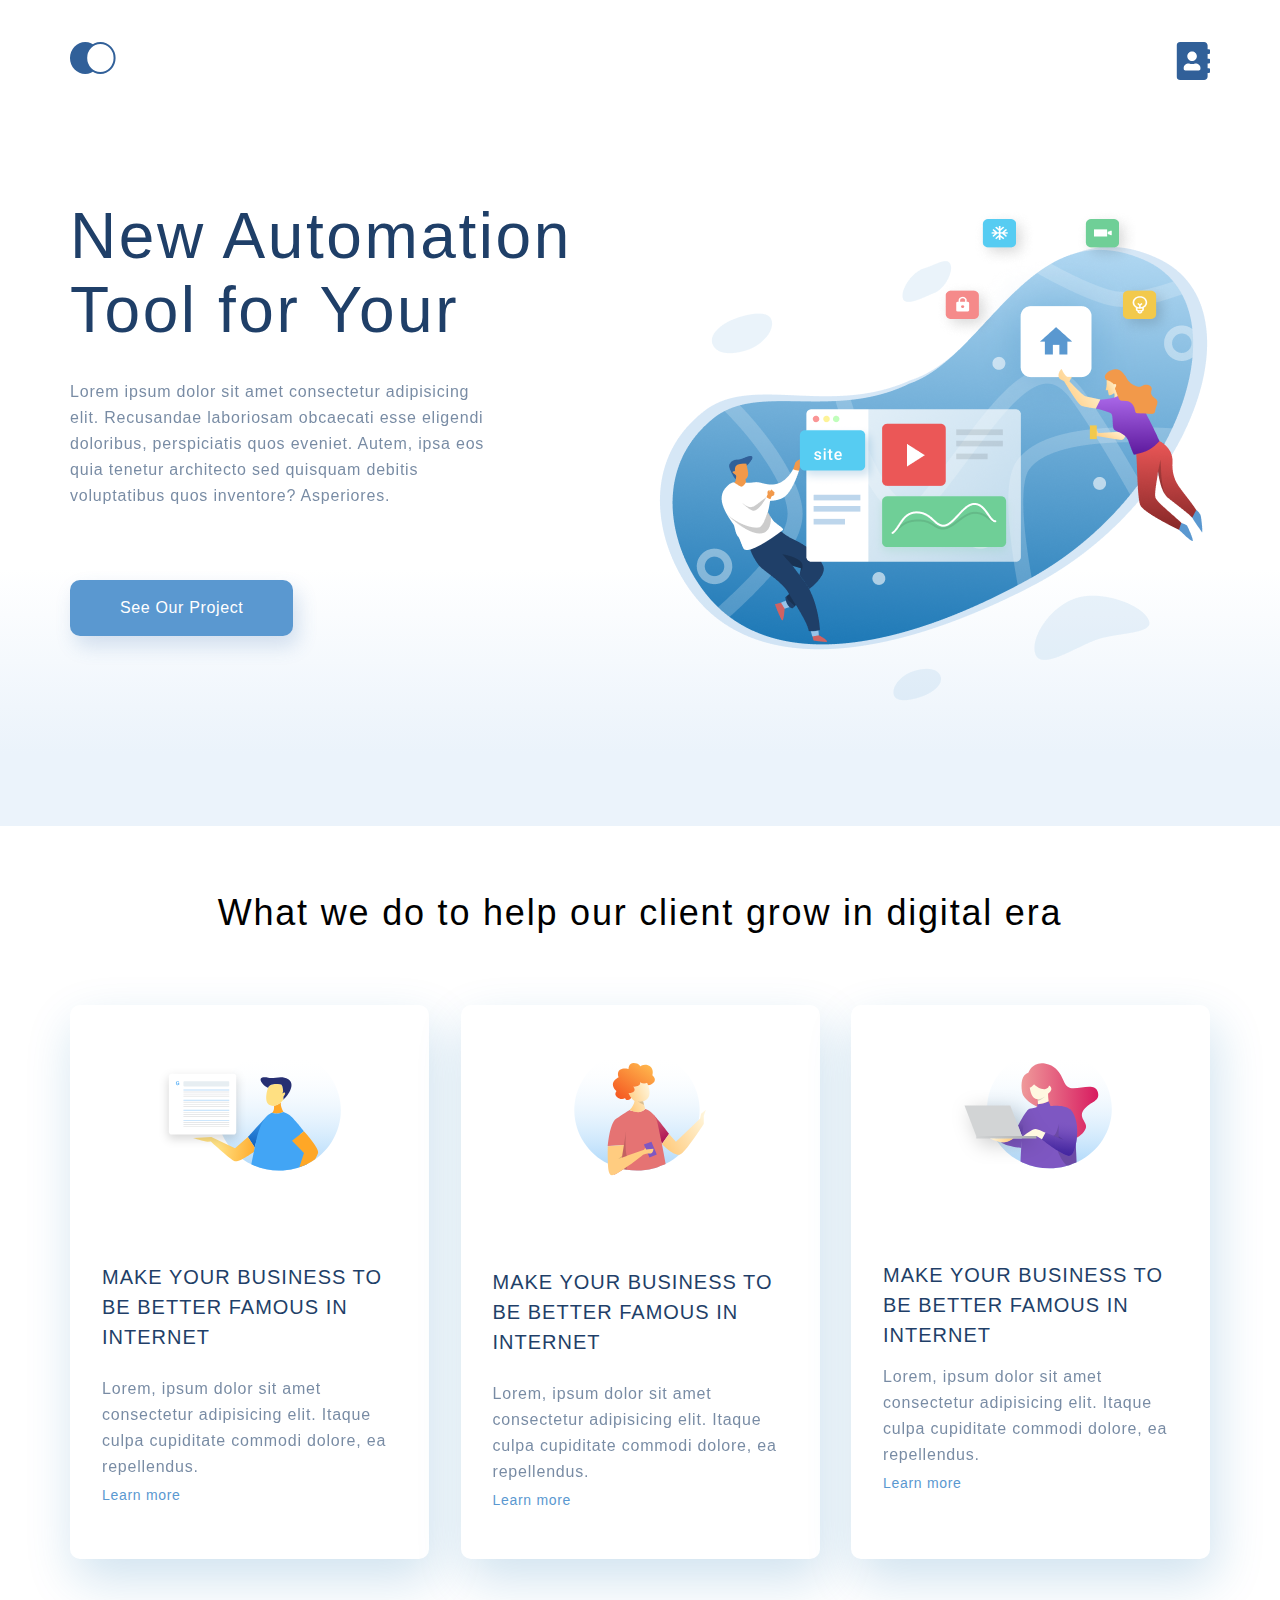
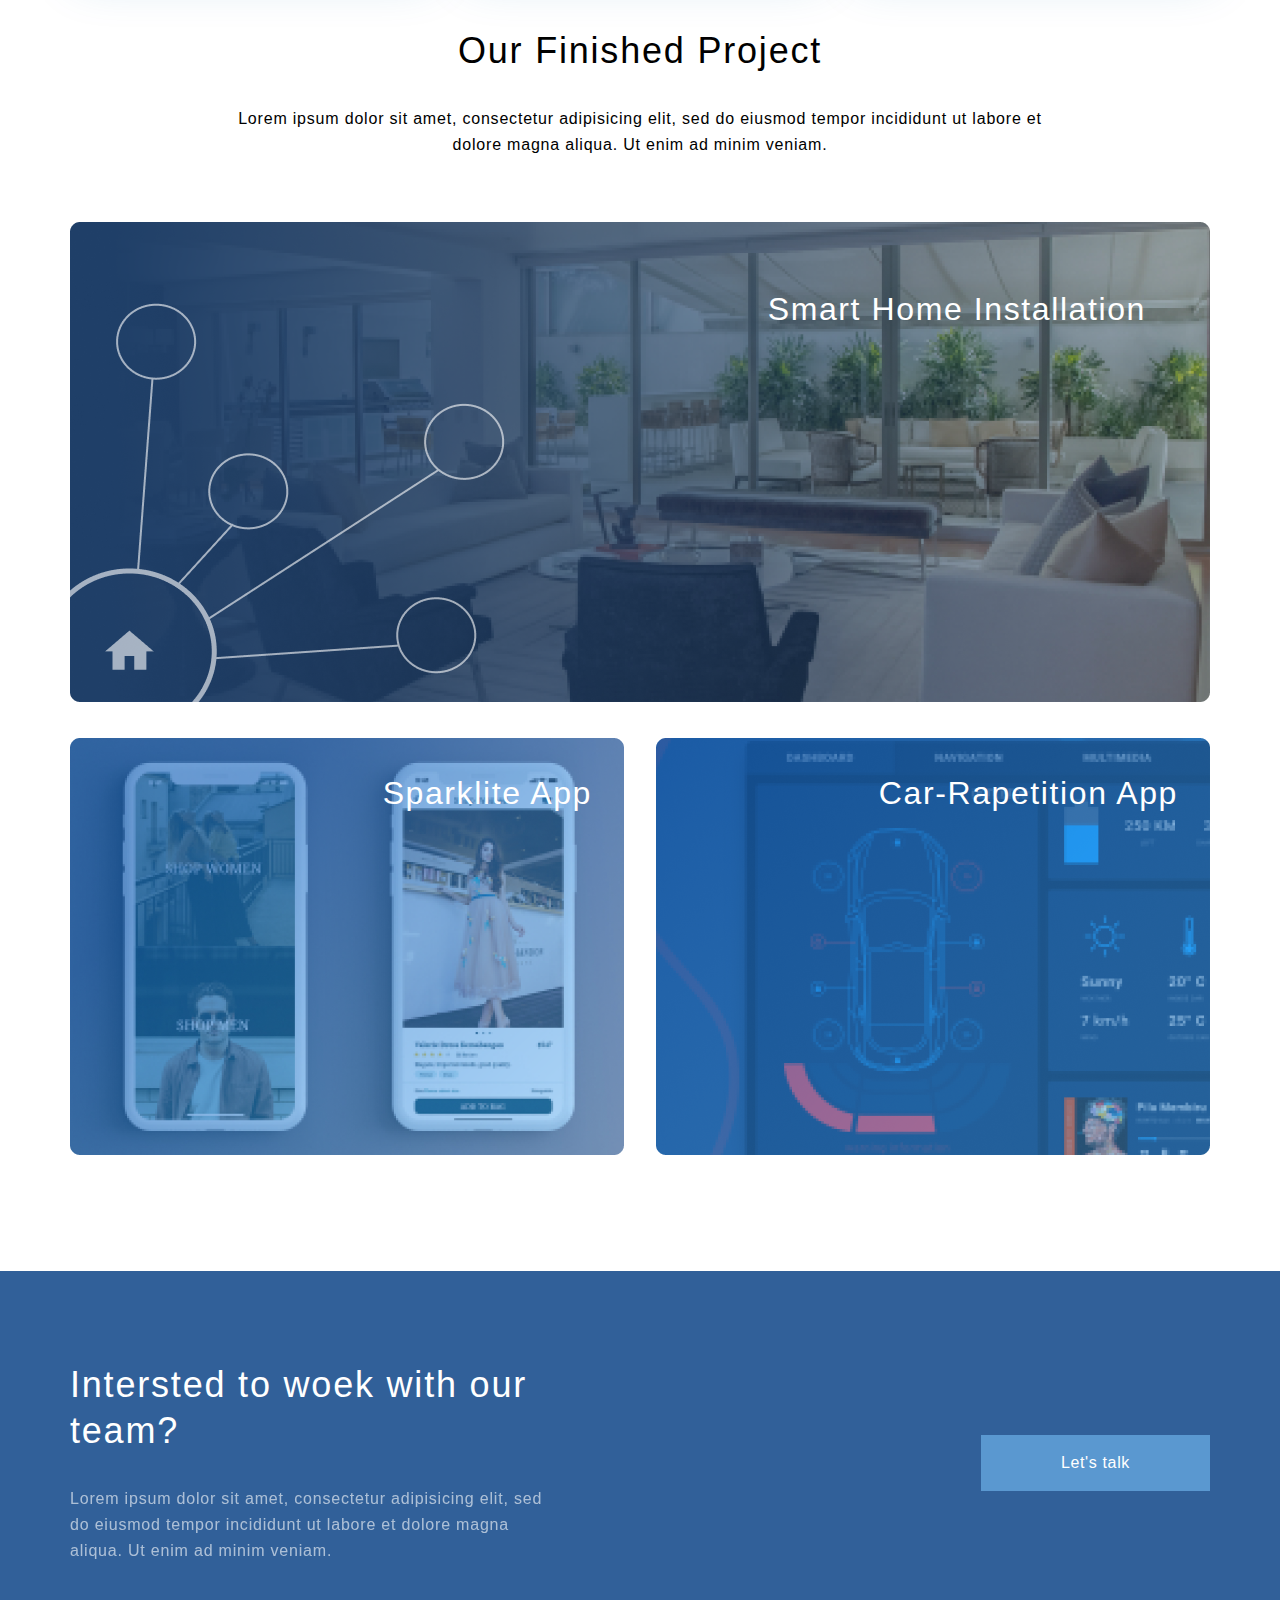
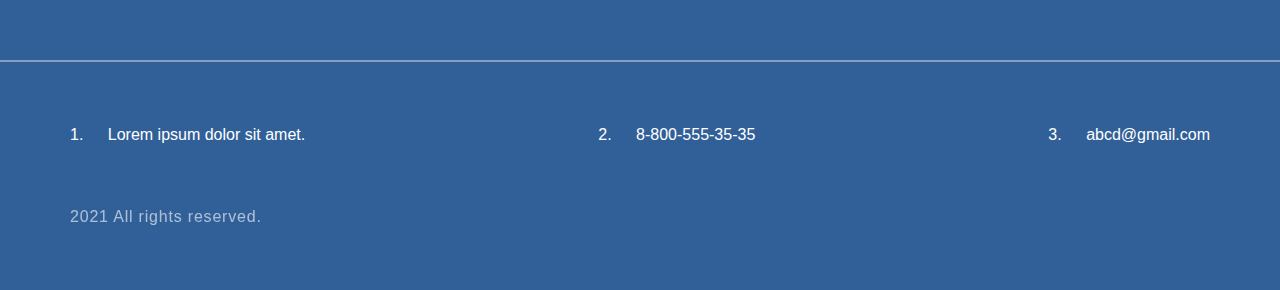
==== commit 65855f21: "correct mistakes" ====
--- a/index.html
+++ b/index.html
@@ -139,4 +139,3 @@
 		</div>
 	</body>
 </html>
-.
--- a/style.css
+++ b/style.css
@@ -266,7 +266,7 @@
 	box-sizing: border-box;
 	border-radius: 10px;
 	opacity: 0.4;
-	padding-top: 21px 42px;
+	padding: 21px 42px;
 	width: 100%;
 	margin-bottom: 32px;
 }
@@ -312,8 +312,11 @@
 	margin-bottom: 96px;
 }
 
+.footer__text {
+	width: 495px;
+}
+
 .heading3_footer {
-	width: 340px;
 	display: block;
 	text-align: left;
 	margin-bottom: 32px;
@@ -323,7 +326,6 @@
 	letter-spacing: 0.05em;
 	color: #ffffff;
 	opacity: 0.6;
-	width: 495px;
 }
 
 .button_footer {
@@ -433,11 +435,7 @@
 		padding-right: 92px;
 	}
 
-	.heading3_footer {
-		width: 336px;
-	}
-
-	.text_footer {
+	.footer__text {
 		width: 336px;
 	}
 
@@ -663,4 +661,15 @@
 		font-size: 14px;
 		line-height: 30px;
 	}
-}
+
+	.footer__top {
+		padding-top: 47px;
+		margin-bottom: 64px;
+		padding-left: 16px;
+		padding-right: 16px;
+	}
+
+	.footer__text {
+		width: 100%;
+	}
+}
